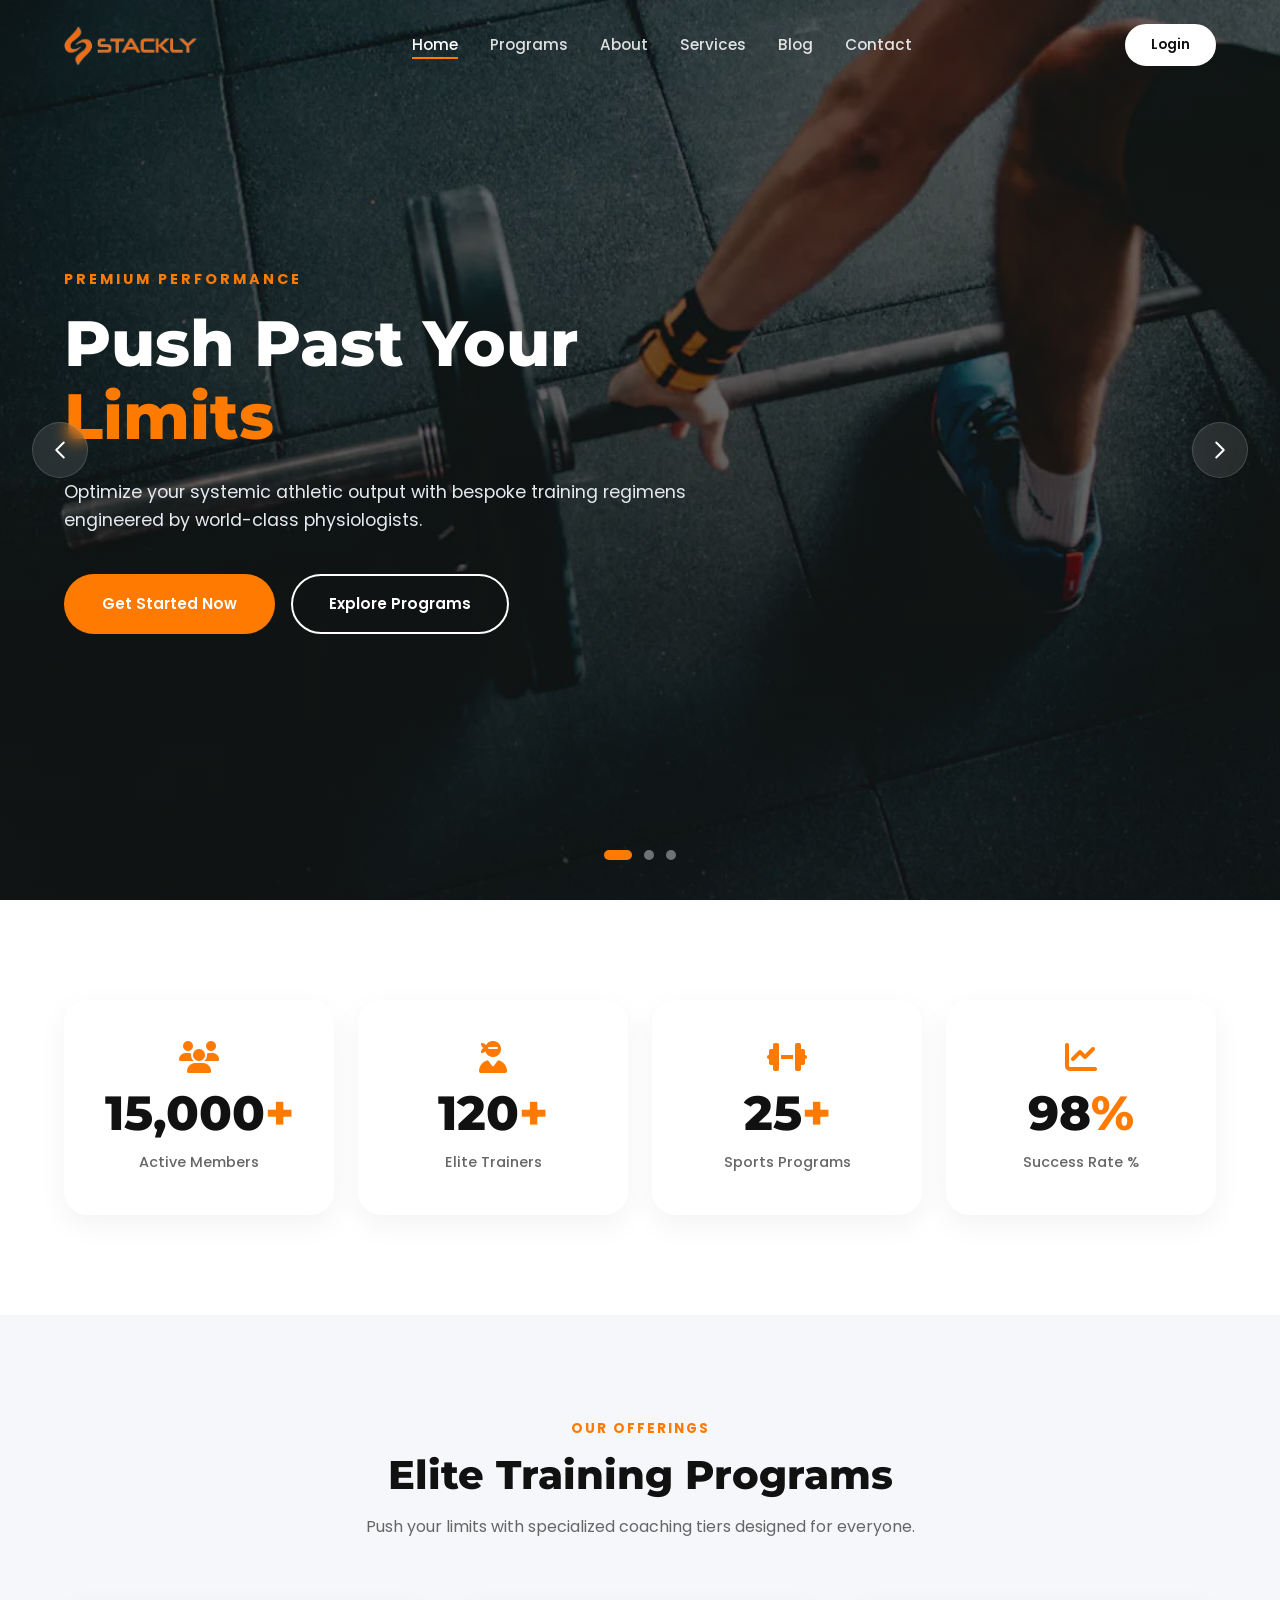
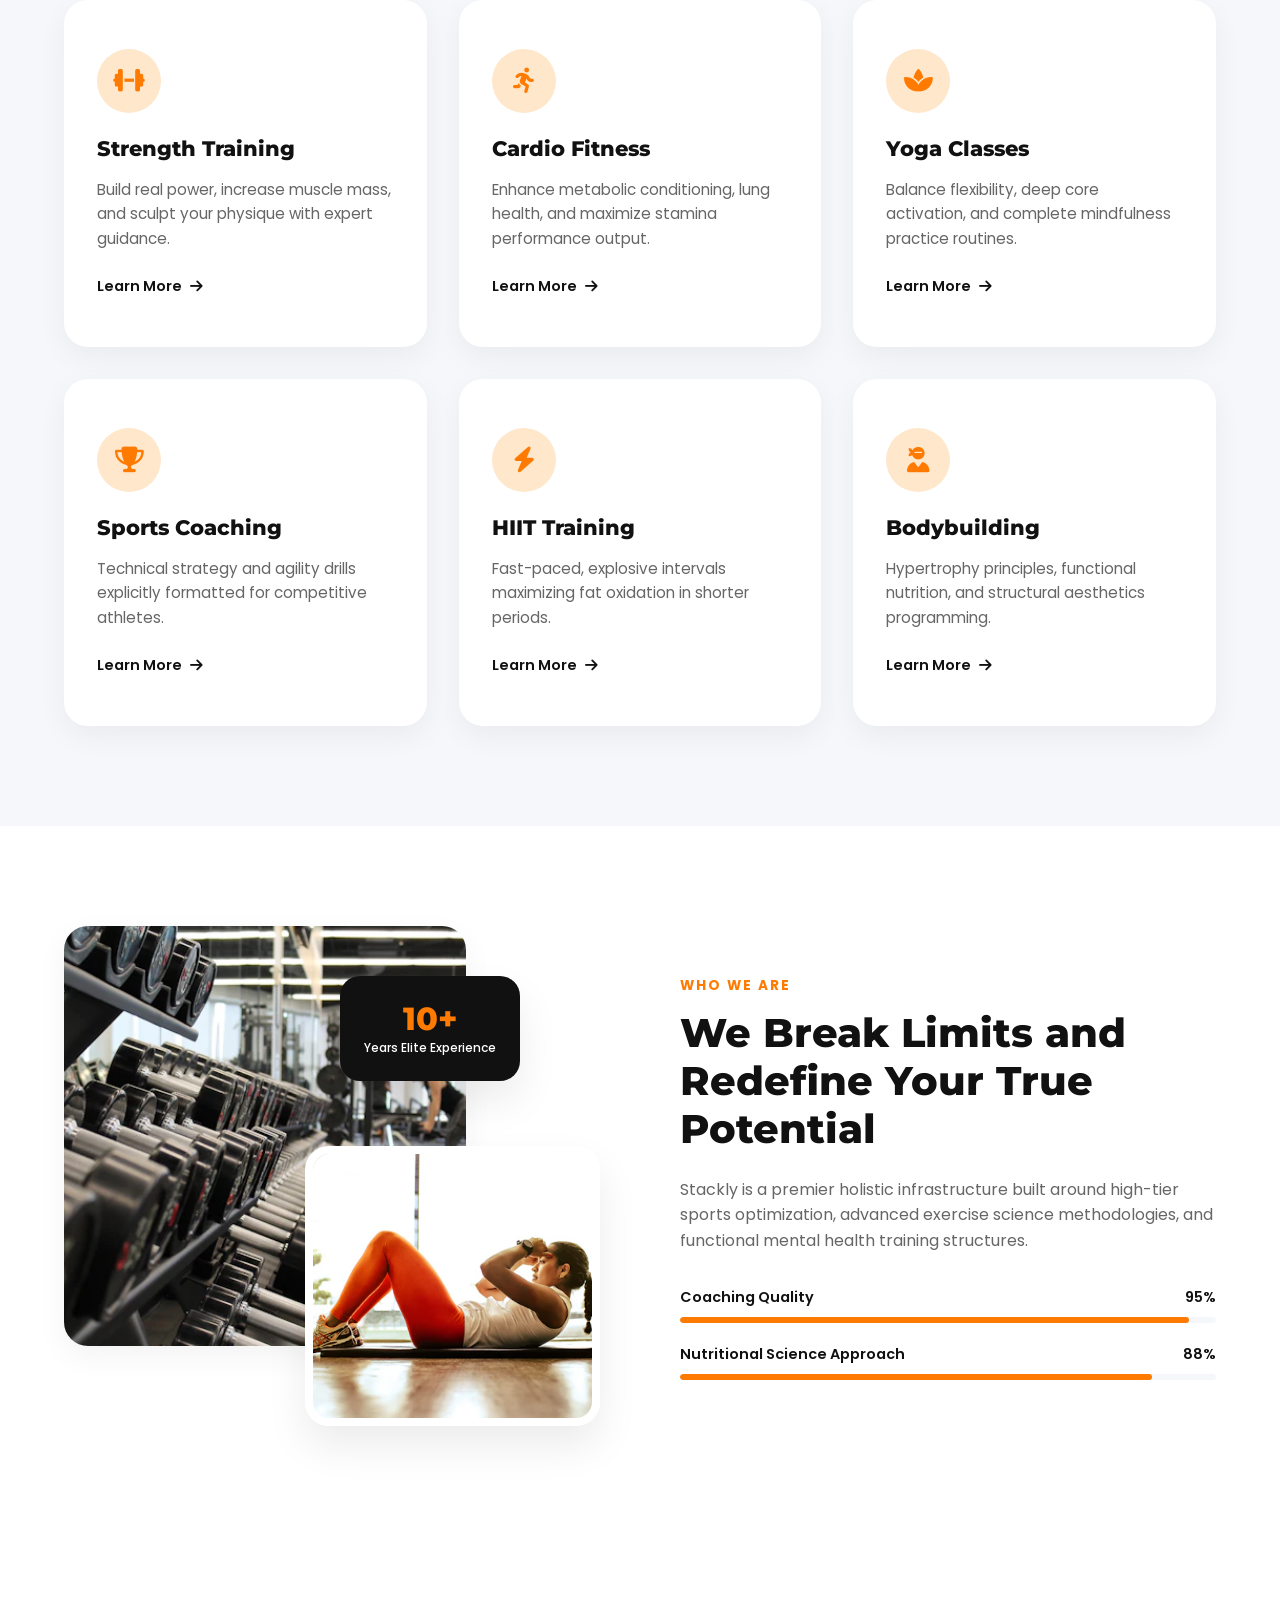
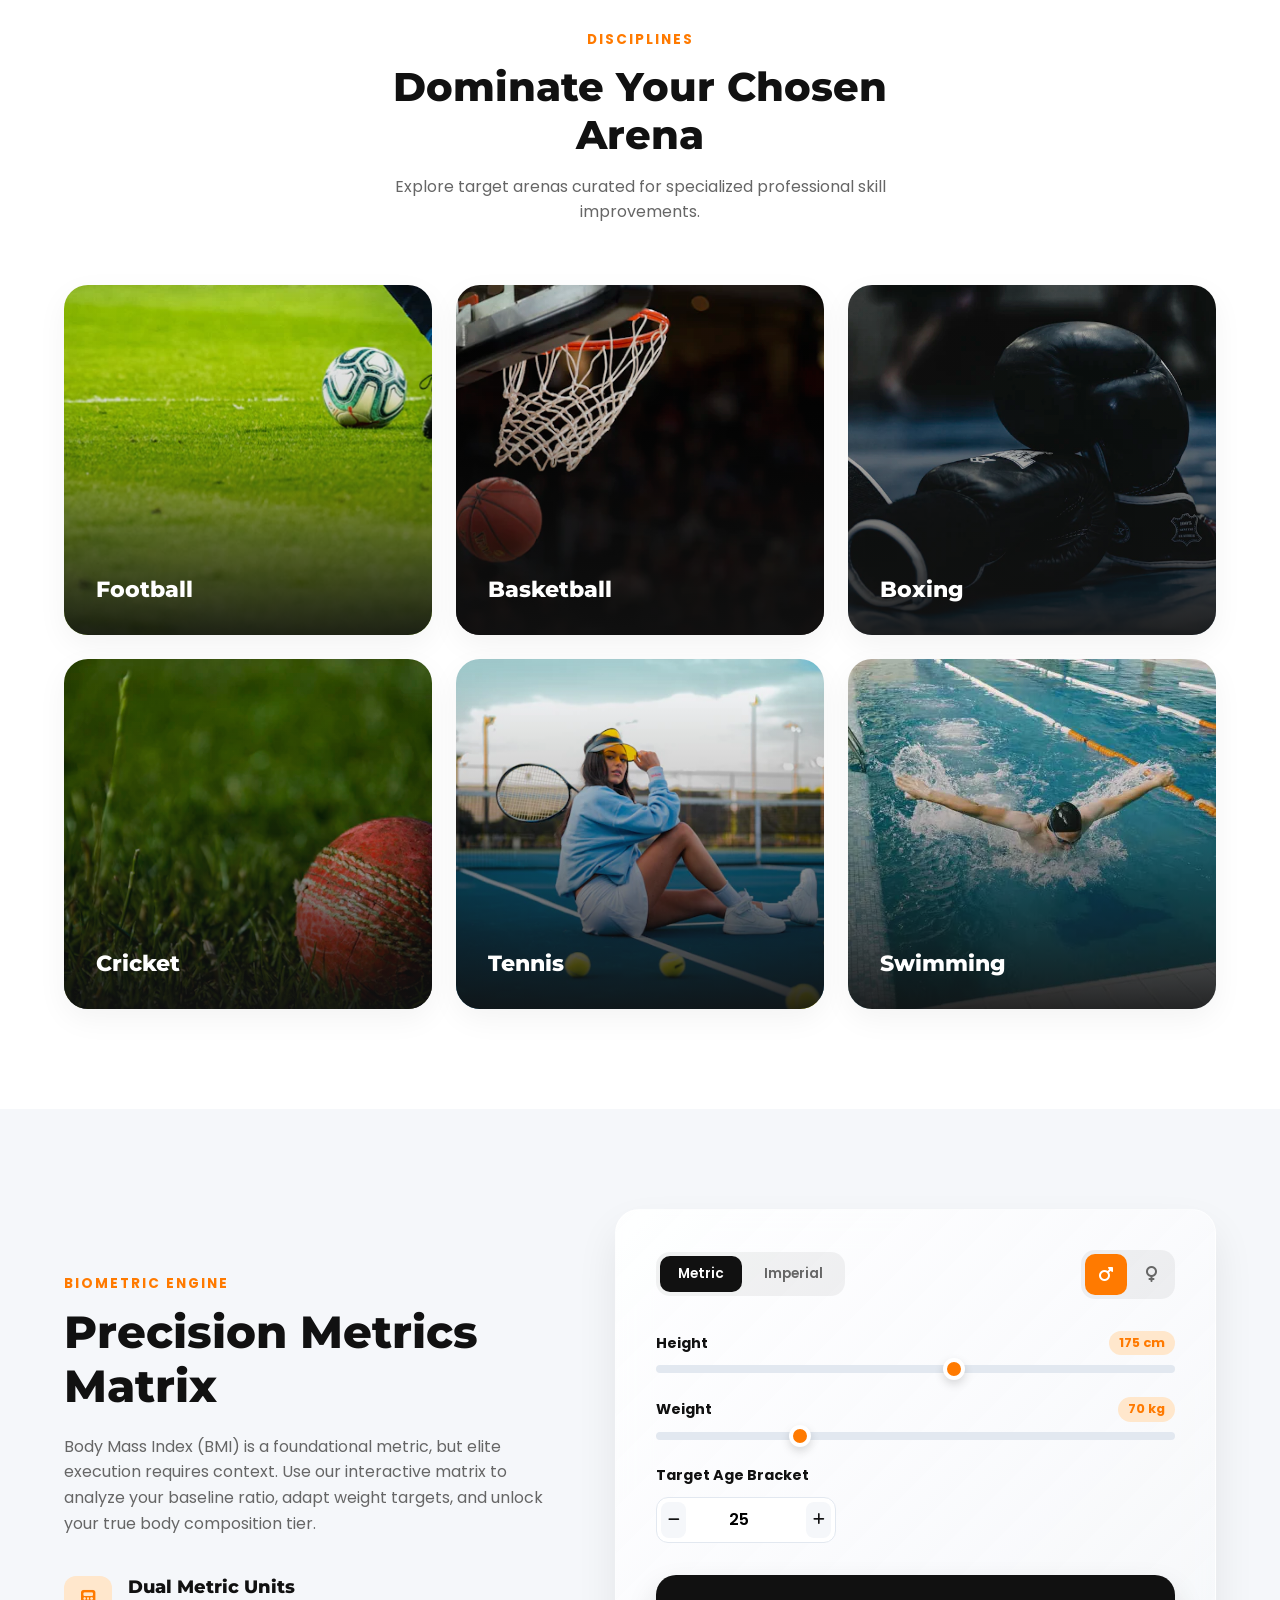
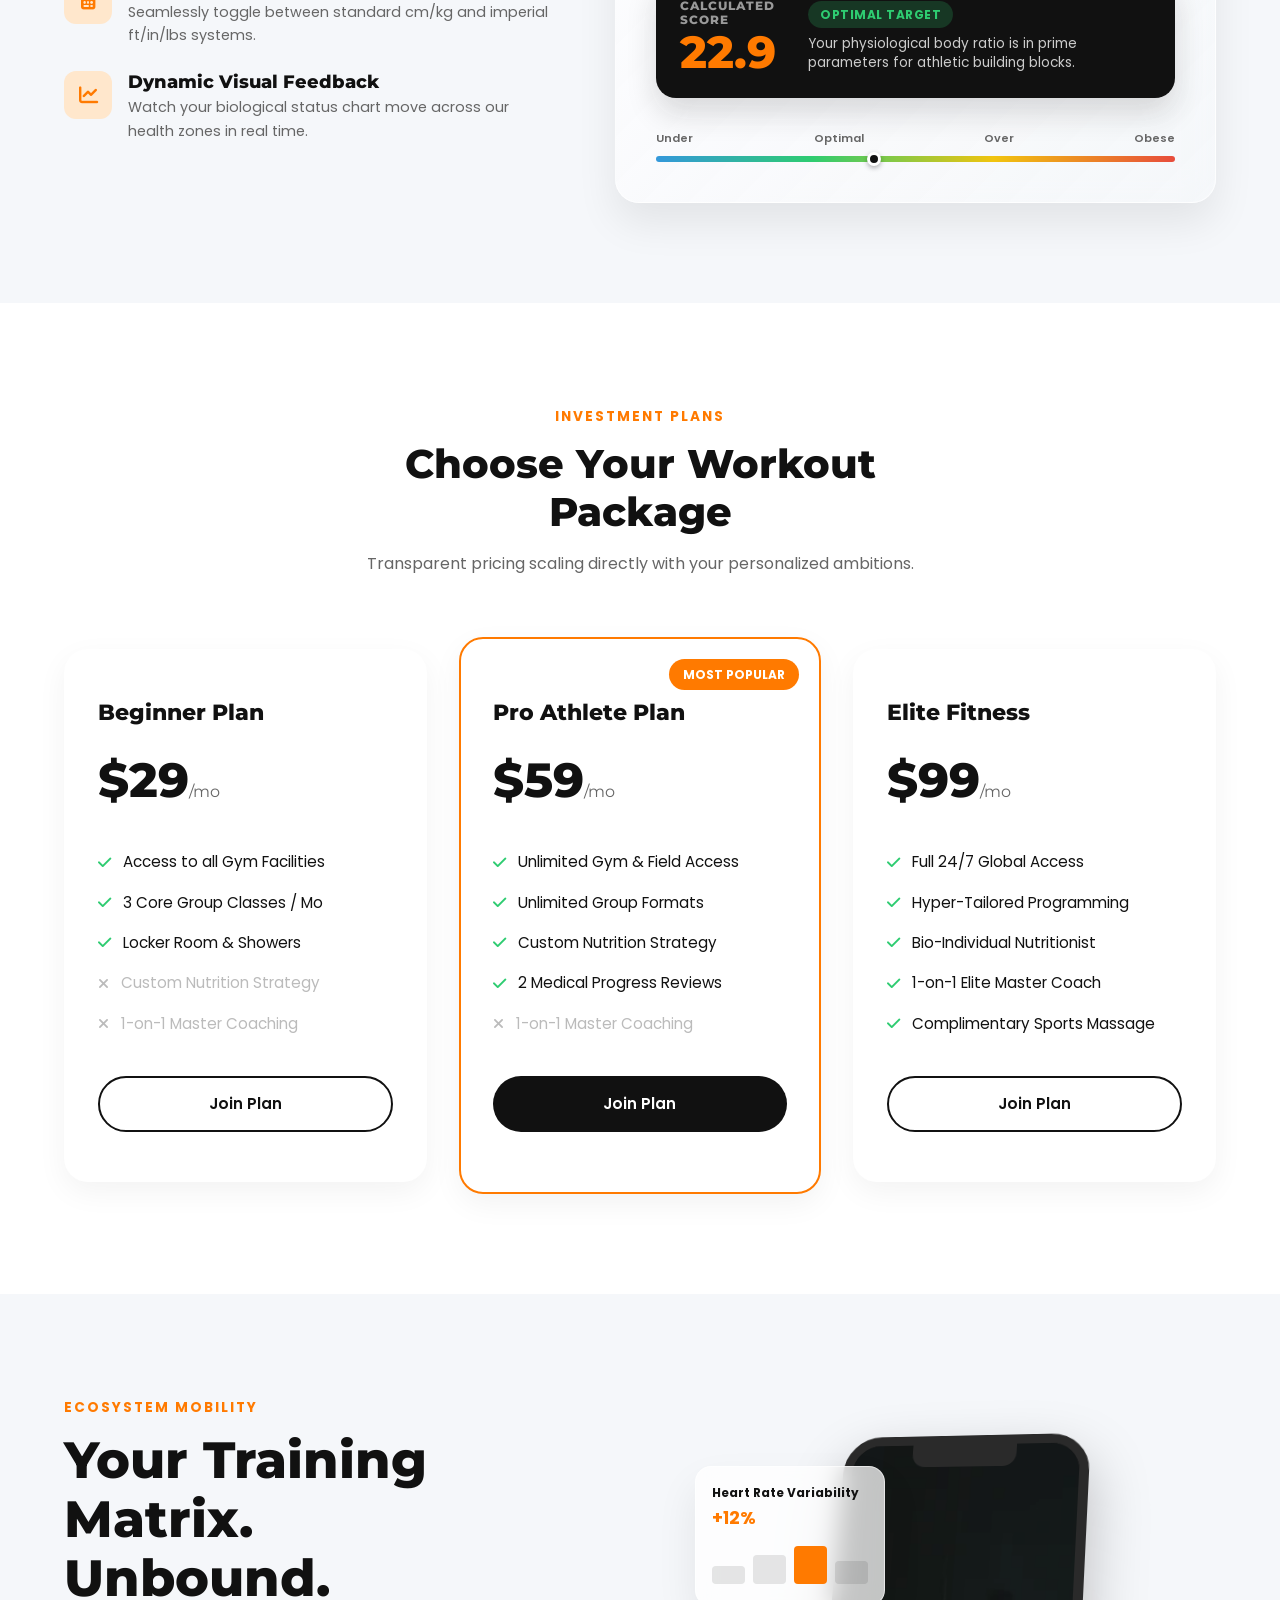
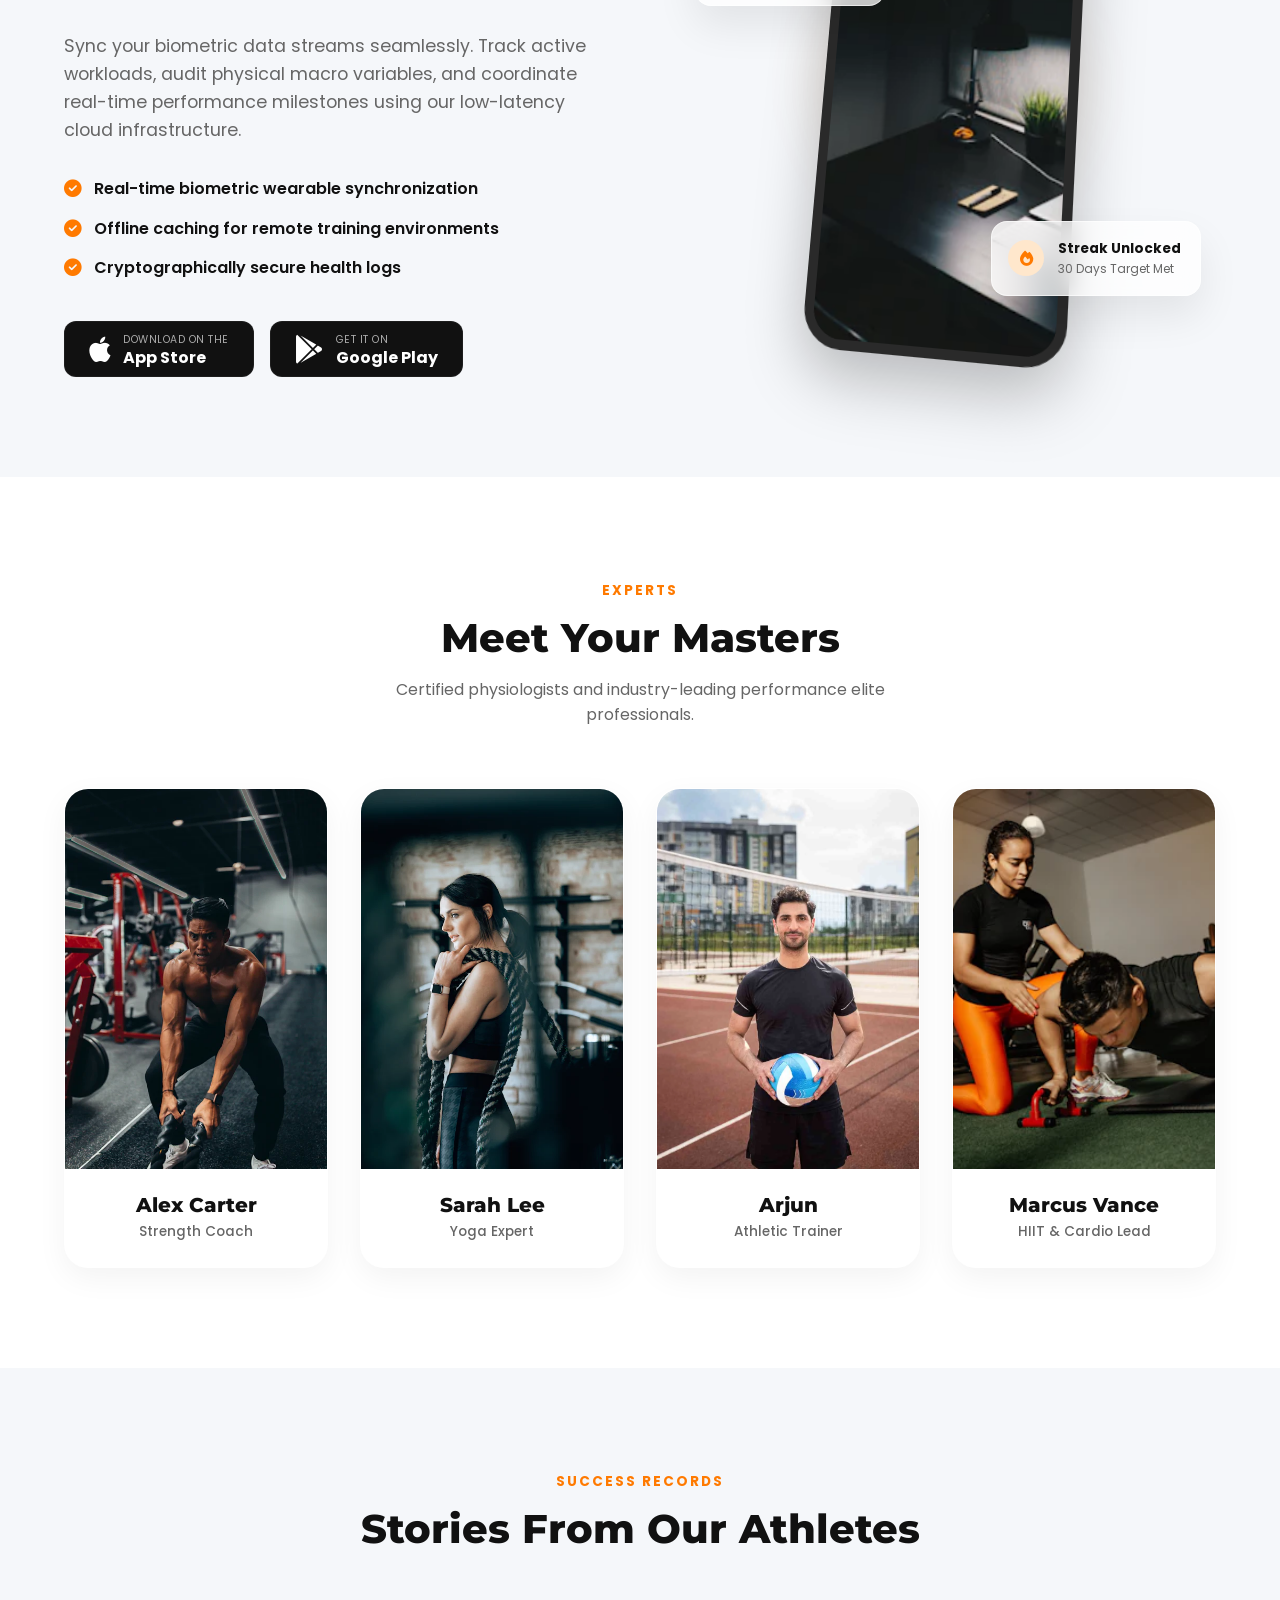
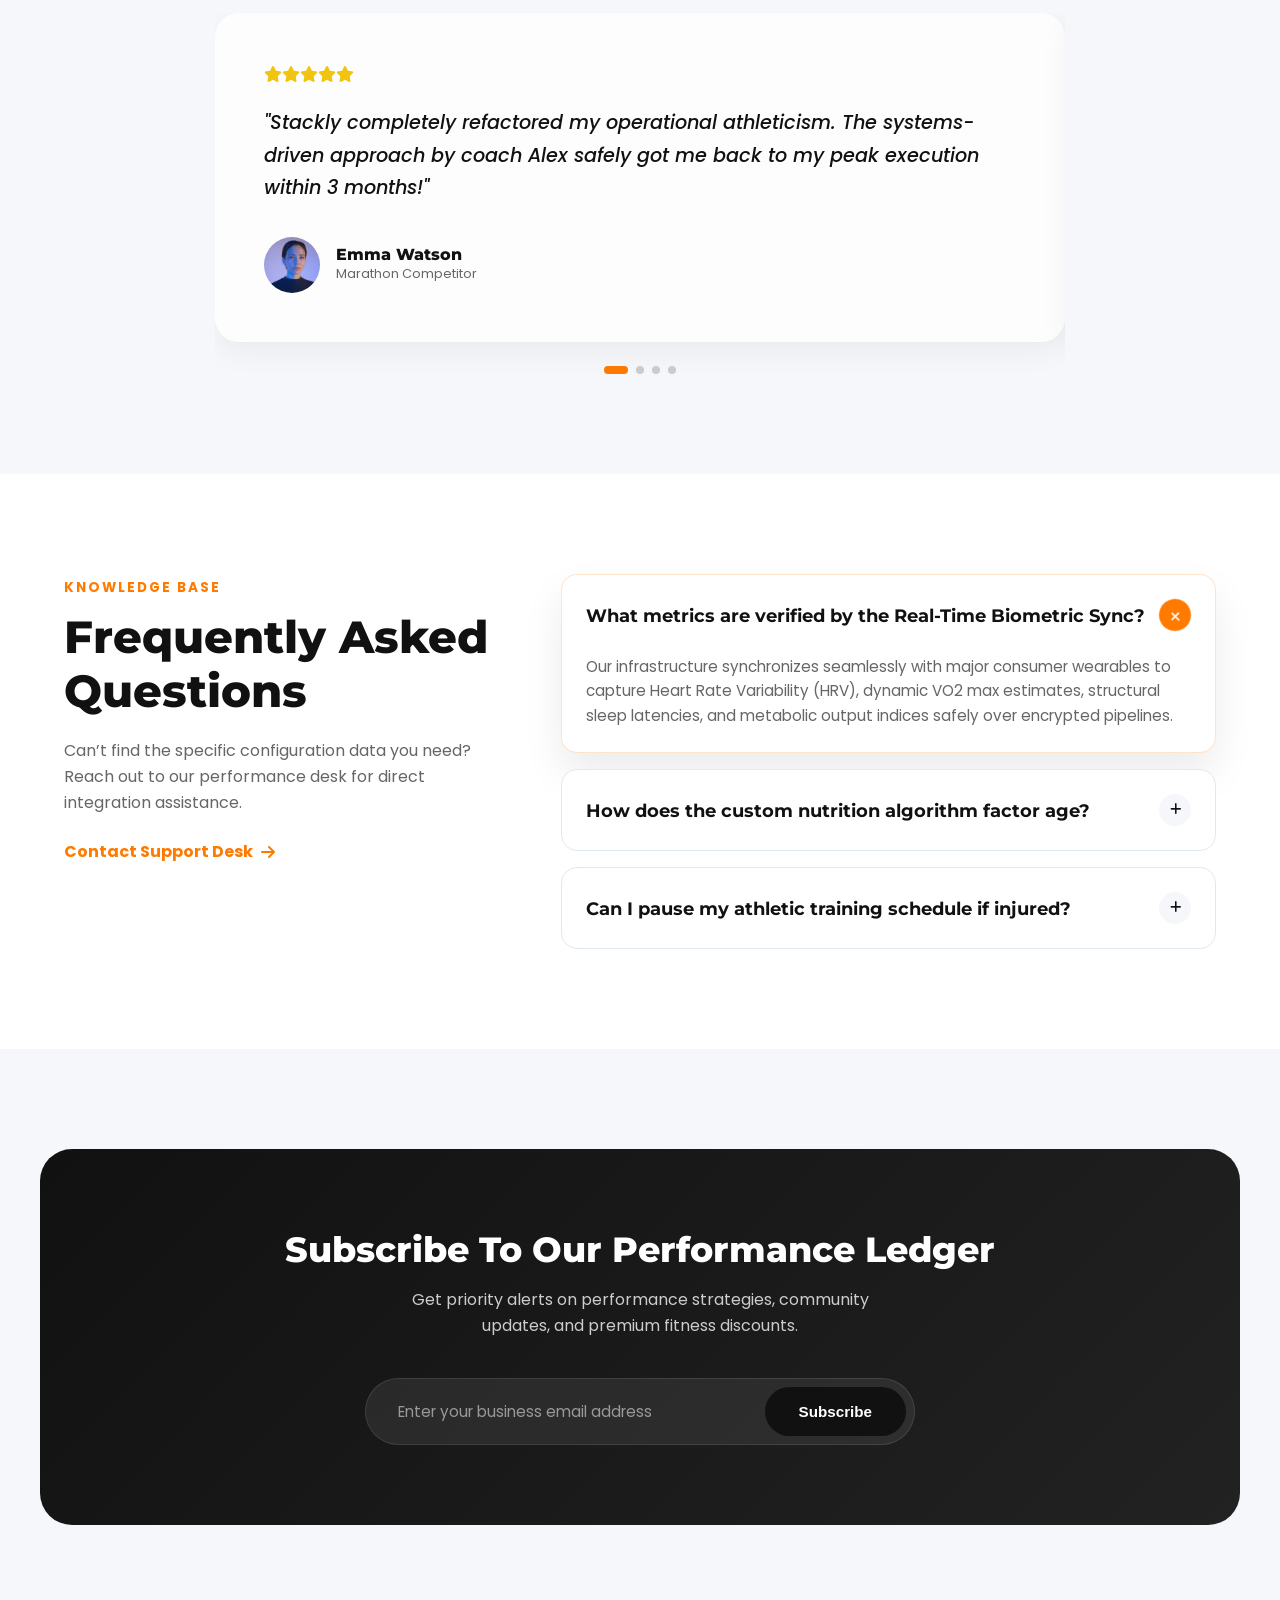
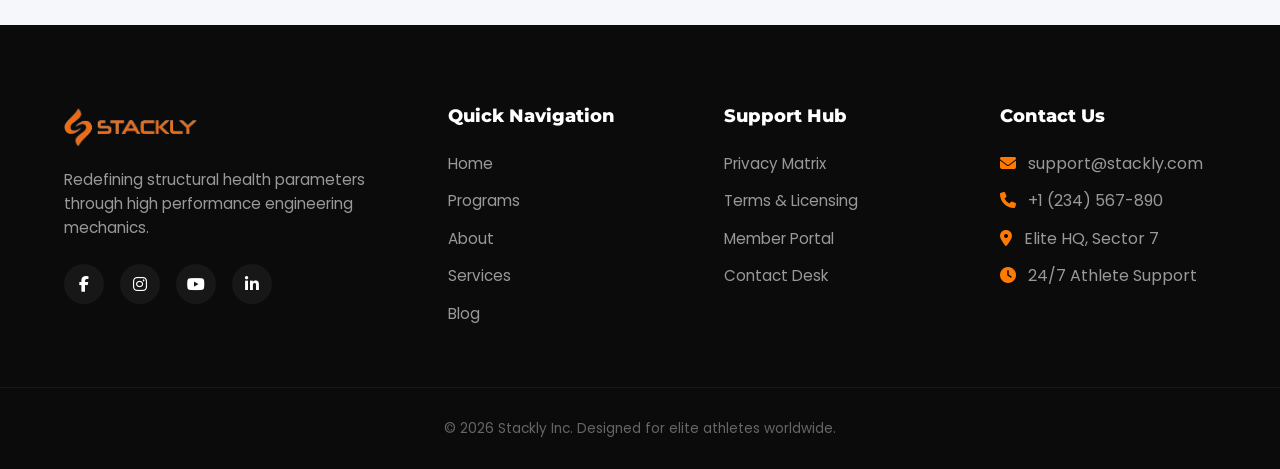
==== index.html @ bb7c4238 "first commit" ====
<!DOCTYPE html>
<html lang="en">
<head>
    <meta charset="UTF-8">
    <meta name="viewport" content="width=device-width, initial-scale=1.0">
    <title>Stackly | Premium Fitness & Sports Training</title>
    <link rel="preconnect" href="https://fonts.googleapis.com">
    <link rel="preconnect" href="https://fonts.gstatic.com" crossorigin>
    <link href="https://fonts.googleapis.com/css2?family=Montserrat:wght@400;700;800&family=Poppins:wght@300;400;500;600&display=swap" rel="stylesheet">
    <link rel="stylesheet" href="https://cdnjs.cloudflare.com/ajax/libs/font-awesome/6.4.0/css/all.min.css">
    <link rel="stylesheet" href="style.css">
</head>
<body>

    <nav class="navbar">
        <div class="nav-container">
            <a href="index.html" class="logo">
    <img src="assets/logo.webp" alt="Stackly Logo" class="brand-logo-img">
</a>
            <ul class="nav-links">
                <li><a href="index.html" class="nav-link active">Home</a></li>
                <li><a href="404.html" class="nav-link">Programs</a></li>
                <li><a href="404.html" class="nav-link">About</a></li>
                <li><a href="404.html" class="nav-link">Services</a></li>
                <li><a href="404.html" class="nav-link">Blog</a></li>
                <li><a href="404.html" class="nav-link">Contact</a></li>
            </ul>
            <div class="nav-actions">
                <a href="404.html" class="btn btn-nav">Login</a>
                <div class="hamburger">
                    <span class="bar"></span>
                    <span class="bar"></span>
                    <span class="bar"></span>
                </div>
            </div>
        </div>
    </nav>

    <section class="hero-slider-section">
    <div class="hero-slider">
        
        <div class="hero-slide" style="background-image: linear-gradient(rgba(17, 17, 17, 0.55), rgba(17, 17, 17, 0.75)), url('assets/slide1.webp');">
            <div class="hero-container">
                <div class="hero-slide-content">
                    <span class="hero-tag">Premium Performance</span>
                    <h1 class="hero-title">Push Past Your <span>Limits</span></h1>
                    <p class="hero-desc">Optimize your systemic athletic output with bespoke training regimens engineered by world-class physiologists.</p>
                    <div class="hero-action-row">
                        <a href="404.html" class="hero-btn btn-orange">Get Started Now</a>
                        <a href="404.html" class="hero-btn btn-outline">Explore Programs</a>
                    </div>
                </div>
            </div>
        </div>

        <div class="hero-slide" style="background-image: linear-gradient(rgba(17, 17, 17, 0.55), rgba(17, 17, 17, 0.75)), url('assets/slide2.webp');">
            <div class="hero-container">
                <div class="hero-slide-content">
                    <span class="hero-tag">Advanced Nutrition Matrix</span>
                    <h1 class="hero-title">Fuel For Structural <span>Power</span></h1>
                    <p class="hero-desc">Align your customized biochemical profile with advanced metabolic tracking frameworks built for rapid recovery.</p>
                    <div class="hero-action-row">
                        <a href="404.html" class="hero-btn btn-orange">Claim Your Plan</a>
                        <a href="404.html" class="hero-btn btn-outline">View Nutrition Pricing</a>
                    </div>
                </div>
            </div>
        </div>

        <div class="hero-slide" style="background-image: linear-gradient(rgba(17, 17, 17, 0.55), rgba(17, 17, 17, 0.75)), url('assets/slide3.webp');">
            <div class="hero-container">
                <div class="hero-slide-content">
                    <span class="hero-tag">Elite Community Hub</span>
                    <h1 class="hero-title">Train with Global <span>Masters</span></h1>
                    <p class="hero-desc">Step into an uncompromising workspace calibrated entirely around execution, persistence, and data-backed milestones.</p>
                    <div class="hero-action-row">
                        <a href="404.html" class="hero-btn btn-orange">Join the Zone</a>
                        <a href="404.html" class="hero-btn btn-outline">Meet the Trainers</a>
                    </div>
                </div>
            </div>
        </div>

    </div>

    <button class="slider-arrow prev-arrow" aria-label="Previous Slide">
        <svg xmlns="http://www.w3.org/2000/svg" fill="none" viewBox="0 0 24 24" stroke-width="2" stroke="currentColor" width="24" height="24"><path stroke-linecap="round" stroke-linejoin="round" d="M15.75 19.5L8.25 12l7.5-7.5" /></svg>
    </button>
    <button class="slider-arrow next-arrow" aria-label="Next Slide">
        <svg xmlns="http://www.w3.org/2000/svg" fill="none" viewBox="0 0 24 24" stroke-width="2" stroke="currentColor" width="24" height="24"><path stroke-linecap="round" stroke-linejoin="round" d="M8.25 4.5l7.5 7.5-7.5 7.5" /></svg>
    </button>

    <div class="slider-dots-container"></div>
</section>

    <section class="stats-section section-padding reveal">
        <div class="container stats-grid">
            <div class="stat-item card-glass">
                <!-- Icon for Active Members -->
                <i class="fa-solid fa-users" style="font-size: 2rem; color: #ff7a00; margin-bottom: 12px; display: block;"></i>
                <h2 class="stat-number" data-target="15000">0</h2>
                <p class="stat-label">Active Members</p>
            </div>
            <div class="stat-item card-glass">
                <!-- Icon for Elite Trainers -->
                <i class="fa-solid fa-user-ninja" style="font-size: 2rem; color: #ff7a00; margin-bottom: 12px; display: block;"></i>
                <h2 class="stat-number" data-target="120">0</h2>
                <p class="stat-label">Elite Trainers</p>
            </div>
            <div class="stat-item card-glass">
                <!-- Icon for Sports Programs -->
                <i class="fa-solid fa-dumbbell" style="font-size: 2rem; color: #ff7a00; margin-bottom: 12px; display: block;"></i>
                <h2 class="stat-number" data-target="25">0</h2>
                <p class="stat-label">Sports Programs</p>
            </div>
            <div class="stat-item card-glass">
                <!-- Icon for Success Rate -->
                <i class="fa-solid fa-chart-line" style="font-size: 2rem; color: #ff7a00; margin-bottom: 12px; display: block;"></i>
                <h2 class="stat-number" data-target="98">0</h2>
                <p class="stat-label">Success Rate %</p>
            </div>
        </div>
    </section>

    <section id="programs" class="programs-section section-padding bg-light">
        <div class="container">
            <div class="section-header text-center reveal">
                <span class="subtitle">Our Offerings</span>
                <h2>Elite Training Programs</h2>
                <p>Push your limits with specialized coaching tiers designed for everyone.</p>
            </div>
            <div class="programs-grid">
                <div class="program-card reveal">
                    <div class="program-icon"><i class="fa-solid fa-dumbbell"></i></div>
                    <h3>Strength Training</h3>
                    <p>Build real power, increase muscle mass, and sculpt your physique with expert guidance.</p>
                    <a href="404.html" class="program-link">Learn More <i class="fa-solid fa-arrow-right"></i></a>
                </div>
                <div class="program-card reveal">
                    <div class="program-icon"><i class="fa-solid fa-person-running"></i></div>
                    <h3>Cardio Fitness</h3>
                    <p>Enhance metabolic conditioning, lung health, and maximize stamina performance output.</p>
                    <a href="404.html" class="program-link">Learn More <i class="fa-solid fa-arrow-right"></i></a>
                </div>
                <div class="program-card reveal">
                    <div class="program-icon"><i class="fa-solid fa-spa"></i></div>
                    <h3>Yoga Classes</h3>
                    <p>Balance flexibility, deep core activation, and complete mindfulness practice routines.</p>
                    <a href="404.html" class="program-link">Learn More <i class="fa-solid fa-arrow-right"></i></a>
                </div>
                <div class="program-card reveal">
                    <div class="program-icon"><i class="fa-solid fa-trophy"></i></div>
                    <h3>Sports Coaching</h3>
                    <p>Technical strategy and agility drills explicitly formatted for competitive athletes.</p>
                    <a href="404.html" class="program-link">Learn More <i class="fa-solid fa-arrow-right"></i></a>
                </div>
                <div class="program-card reveal">
                    <div class="program-icon"><i class="fa-solid fa-bolt"></i></div>
                    <h3>HIIT Training</h3>
                    <p>Fast-paced, explosive intervals maximizing fat oxidation in shorter periods.</p>
                    <a href="404.html" class="program-link">Learn More <i class="fa-solid fa-arrow-right"></i></a>
                </div>
                <div class="program-card reveal">
                    <div class="program-icon"><i class="fa-solid fa-user-ninja"></i></div>
                    <h3>Bodybuilding</h3>
                    <p>Hypertrophy principles, functional nutrition, and structural aesthetics programming.</p>
                    <a href="404.html" class="program-link">Learn More <i class="fa-solid fa-arrow-right"></i></a>
                </div>
            </div>
        </div>
    </section>

    <section id="about" class="about-section section-padding">
        <div class="container about-wrapper">
            <div class="about-images reveal">
                <div class="collage-container">
                    <img src="assets/about1.webp" alt="Gym" class="about-img-1">
                    <img src="assets/about2.webp" alt="Athlete" class="about-img-2">
                    <div class="experience-badge">
                        <h3>10+</h3>
                        <p>Years Elite Experience</p>
                    </div>
                </div>
            </div>
            <div class="about-content reveal">
                <span class="subtitle">Who We Are</span>
                <h2>We Break Limits and Redefine Your True Potential</h2>
                <p>Stackly is a premier holistic infrastructure built around high-tier sports optimization, advanced exercise science methodologies, and functional mental health training structures.</p>
                
                <div class="progress-bars">
                    <div class="progress-item">
                        <div class="progress-info"><span>Coaching Quality</span><span>95%</span></div>
                        <div class="progress-bar"><div class="progress-fill" style="width: 95%;"></div></div>
                    </div>
                    <div class="progress-item">
                        <div class="progress-info"><span>Nutritional Science Approach</span><span>88%</span></div>
                        <div class="progress-bar"><div class="progress-fill" style="width: 88%;"></div></div>
                    </div>
                </div>
            </div>
        </div>
    </section>

    <section class="sports-showcase section-padding ">
        <div class="container">
            <div class="section-header text-center reveal">
                <span class="subtitle">Disciplines</span>
                <h2>Dominate Your Chosen Arena</h2>
                <p>Explore target arenas curated for specialized professional skill improvements.</p>
            </div>
            <div class="sports-grid">
                <div class="sport-card reveal">
                    <img src="assets/sport_football.webp" alt="Football">
                    <div class="sport-overlay"><h3>Football</h3></div>
                </div>
                <div class="sport-card reveal">
                    <img src="assets/sport_basketball.webp" alt="Basketball">
                    <div class="sport-overlay"><h3>Basketball</h3></div>
                </div>
                <div class="sport-card reveal">
                    <img src="assets/sport_boxing.webp" alt="Boxing">
                    <div class="sport-overlay"><h3>Boxing</h3></div>
                </div>
                <div class="sport-card reveal">
                    <img src="assets/sport_cricket.webp" alt="Cricket">
                    <div class="sport-overlay"><h3>Cricket</h3></div>
                </div>
                <div class="sport-card reveal">
                    <img src="assets/sport_tennis.webp" alt="Tennis">
                    <div class="sport-overlay"><h3>Tennis</h3></div>
                </div>
                <div class="sport-card reveal">
                    <img src="assets/sport_swimming.webp" alt="Swimming">
                    <div class="sport-overlay"><h3>Swimming</h3></div>
                </div>
            </div>
        </div>
    </section>

    

    <section class="bmi-section section-padding bg-light">
    <div class="container bmi-bento-grid">
        
        <div class="bmi-intro-card reveal">
            <span class="subtitle">Biometric Engine</span>
            <h2>Precision Metrics Matrix</h2>
            <p>Body Mass Index (BMI) is a foundational metric, but elite execution requires context. Use our interactive matrix to analyze your baseline ratio, adapt weight targets, and unlock your true body composition tier.</p>
            
            <div class="bmi-features-list">
                <div class="bmi-feat-item">
                    <div class="feat-icon"><i class="fa-solid fa-calculator"></i></div>
                    <div>
                        <h4>Dual Metric Units</h4>
                        <p>Seamlessly toggle between standard cm/kg and imperial ft/in/lbs systems.</p>
                    </div>
                </div>
                <div class="bmi-feat-item">
                    <div class="feat-icon"><i class="fa-solid fa-chart-line"></i></div>
                    <div>
                        <h4>Dynamic Visual Feedback</h4>
                        <p>Watch your biological status chart move across our health zones in real time.</p>
                    </div>
                </div>
            </div>
        </div>

        <div class="bmi-app-card card-glass reveal">
            
            <div class="bmi-app-header">
                <div class="unit-switcher">
                    <button type="button" class="switch-btn active" data-unit="metric">Metric</button>
                    <button type="button" class="switch-btn" data-unit="imperial">Imperial</button>
                </div>
                <div class="gender-selector">
                    <button type="button" class="gender-btn active" data-gender="male"><i class="fa-solid fa-mars"></i></button>
                    <button type="button" class="gender-btn" data-gender="female"><i class="fa-solid fa-venus"></i></button>
                </div>
            </div>

            <div class="bmi-inputs-matrix">
                
                <div id="metric-inputs-group" class="inputs-subgroup">
                    <div class="input-block-premium">
                        <div class="block-label-row">
                            <label>Height</label>
                            <span id="height-metric-val">175 cm</span>
                        </div>
                        <input type="range" id="height-metric" min="100" max="230" value="175" class="premium-slider">
                    </div>
                    <div class="input-block-premium">
                        <div class="block-label-row">
                            <label>Weight</label>
                            <span id="weight-metric-val">70 kg</span>
                        </div>
                        <input type="range" id="weight-metric" min="30" max="180" value="70" class="premium-slider">
                    </div>
                </div>

                <div id="imperial-inputs-group" class="inputs-subgroup hidden">
                    <div class="imperial-height-row">
                        <div class="input-block-premium">
                            <label for="height-ft">Height (Feet)</label>
                            <input type="number" id="height-ft" value="5" min="3" max="8">
                        </div>
                        <div class="input-block-premium">
                            <label for="height-in">Height (Inches)</label>
                            <input type="number" id="height-in" value="9" min="0" max="11">
                        </div>
                    </div>
                    <div class="input-block-premium">
                        <label for="weight-lbs">Weight (Pounds)</label>
                        <input type="number" id="weight-lbs" value="150" min="50" max="400">
                    </div>
                </div>

                <div class="input-block-premium age-block">
                    <label for="bmi-age">Target Age Bracket</label>
                    <div class="age-control-row">
                        <button type="button" class="age-nav-btn" id="age-minus"><i class="fa-solid fa-minus"></i></button>
                        <input type="number" id="bmi-age" value="25" min="15" max="90" readonly>
                        <button type="button" class="age-nav-btn" id="age-plus"><i class="fa-solid fa-plus"></i></button>
                    </div>
                </div>

            </div>

            <div class="bmi-dashboard-display">
                <div class="bmi-score-zone">
                    <h4 class="display-label">Calculated Score</h4>
                    <div id="bento-bmi-value">22.9</div>
                </div>
                <div class="bmi-status-zone">
                    <span id="bento-bmi-status" class="status-badge status-normal">Optimal Target</span>
                    <p id="bento-bmi-advice">Your physiological body ratio is in prime parameters for athletic building blocks.</p>
                </div>
            </div>

            <div class="bmi-visual-meter-wrapper">
                <div class="meter-zones">
                    <span class="zone-tag">Under</span>
                    <span class="zone-tag">Optimal</span>
                    <span class="zone-tag">Over</span>
                    <span class="zone-tag">Obese</span>
                </div>
                <div class="meter-bar-container">
                    <div class="meter-track"></div>
                    <div id="meter-indicator" style="left: 45%;"></div>
                </div>
            </div>

        </div>

    </div>
</section>

    <section id="pricing" class="pricing-section section-padding">
        <div class="container">
            <div class="section-header text-center reveal">
                <span class="subtitle">Investment Plans</span>
                <h2>Choose Your Workout Package</h2>
                <p>Transparent pricing scaling directly with your personalized ambitions.</p>
            </div>
            <div class="pricing-grid">
                <div class="pricing-card reveal">
                    <h3>Beginner Plan</h3>
                    <div class="price">$29<span>/mo</span></div>
                    <ul class="plan-features">
                        <li><i class="fa-solid fa-check"></i> Access to all Gym Facilities</li>
                        <li><i class="fa-solid fa-check"></i> 3 Core Group Classes / Mo</li>
                        <li><i class="fa-solid fa-check"></i> Locker Room & Showers</li>
                        <li class="disabled"><i class="fa-solid fa-xmark"></i> Custom Nutrition Strategy</li>
                        <li class="disabled"><i class="fa-solid fa-xmark"></i> 1-on-1 Master Coaching</li>
                    </ul>
                    <a href="404.html" class="btn btn-secondary btn-full">Join Plan</a>
                </div>
                <div class="pricing-card featured reveal">
                    <div class="popular-tag">Most Popular</div>
                    <h3>Pro Athlete Plan</h3>
                    <div class="price">$59<span>/mo</span></div>
                    <ul class="plan-features">
                        <li><i class="fa-solid fa-check"></i> Unlimited Gym & Field Access</li>
                        <li><i class="fa-solid fa-check"></i> Unlimited Group Formats</li>
                        <li><i class="fa-solid fa-check"></i> Custom Nutrition Strategy</li>
                        <li><i class="fa-solid fa-check"></i> 2 Medical Progress Reviews</li>
                        <li class="disabled"><i class="fa-solid fa-xmark"></i> 1-on-1 Master Coaching</li>
                    </ul>
                    <a href="404.html" class="btn btn-primary btn-full">Join Plan</a>
                </div>
                <div class="pricing-card reveal">
                    <h3>Elite Fitness</h3>
                    <div class="price">$99<span>/mo</span></div>
                    <ul class="plan-features">
                        <li><i class="fa-solid fa-check"></i> Full 24/7 Global Access</li>
                        <li><i class="fa-solid fa-check"></i> Hyper-Tailored Programming</li>
                        <li><i class="fa-solid fa-check"></i> Bio-Individual Nutritionist</li>
                        <li><i class="fa-solid fa-check"></i> 1-on-1 Elite Master Coach</li>
                        <li><i class="fa-solid fa-check"></i> Complimentary Sports Massage</li>
                    </ul>
                    <a href="404.html" class="btn btn-secondary btn-full">Join Plan</a>
                </div>
            </div>
        </div>
    </section>

    <section class="app-section section-padding bg-light">
    <div class="container app-asymmetric-wrapper">
        
        <div class="app-content-column reveal">
            <span class="subtitle">Ecosystem Mobility</span>
            <h2>Your Training Matrix. <br>Unbound.</h2>
            <p>Sync your biometric data streams seamlessly. Track active workloads, audit physical macro variables, and coordinate real-time performance milestones using our low-latency cloud infrastructure.</p>
            
            <ul class="app-spec-list">
                <li><i class="fa-solid fa-circle-check"></i> Real-time biometric wearable synchronization</li>
                <li><i class="fa-solid fa-circle-check"></i> Offline caching for remote training environments</li>
                <li><i class="fa-solid fa-circle-check"></i> Cryptographically secure health logs</li>
            </ul>

            

            <div class="app-badges-row">
                <a href="404.html" class="premium-store-btn" aria-label="Download from Apple App Store">
                    <i class="fa-brands fa-apple"></i>
                    <div class="btn-lbl-stack">
                        <span>Download on the</span>
                        <strong>App Store</strong>
                    </div>
                </a>
                <a href="404.html" class="premium-store-btn" aria-label="Download from Google Play Store">
                    <i class="fa-brands fa-google-play"></i>
                    <div class="btn-lbl-stack">
                        <span>Get it on</span>
                        <strong>Google Play</strong>
                    </div>
                </a>
            </div>
        </div>

        <div class="app-visual-column reveal">
            <div class="ui-mockup-workspace">
                
                <div class="ambient-blur-sphere"></div>

                <div class="floating-glass-card card-chart" data-speed="-1">
                    <div class="card-chart-hdr">
                        <span>Heart Rate Variability</span>
                        <strong class="text-orange">+12%</strong>
                    </div>
                    <div class="mini-bar-chart">
                        <div class="bar" style="height: 40%"></div>
                        <div class="bar" style="height: 65%"></div>
                        <div class="bar active" style="height: 85%"></div>
                        <div class="bar" style="height: 50%"></div>
                    </div>
                </div>

                <div class="phone-chassis-canvas">
                    <div class="phone-screen-viewport">
                        <div class="phone-notch"></div>
                        <img src="assets/phone_mockup.webp" alt="App Dashboard Workspace Layout Screen View">
                    </div>
                </div>

                <div class="floating-glass-card card-status" data-speed="1.5">
                    <div class="status-icon-dot"><i class="fa-solid fa-fire"></i></div>
                    <div class="status-txt-stack">
                        <strong>Streak Unlocked</strong>
                        <span>30 Days Target Met</span>
                    </div>
                </div>

            </div>
        </div>

    </div>
</section>

    <section id="trainers" class="trainers-section section-padding">
        <div class="container">
            <div class="section-header text-center reveal">
                <span class="subtitle">Experts</span>
                <h2>Meet Your Masters</h2>
                <p>Certified physiologists and industry-leading performance elite professionals.</p>
            </div>
            <div class="trainers-grid">
                <div class="trainer-card reveal">
                    <div class="trainer-img-wrapper">
                        <img src="assets/trainer1.webp" alt="Alex Carter">
                        <div class="trainer-socials">
                            <a href="404.html"><i class="fa-brands fa-instagram"></i></a>
                            <a href="404.html"><i class="fa-brands fa-twitter"></i></a>
                        </div>
                    </div>
                    <div class="trainer-info">
                        <h3>Alex Carter</h3>
                        <p>Strength Coach</p>
                    </div>
                </div>
                
                <div class="trainer-card reveal">
                    <div class="trainer-img-wrapper">
                        <img src="assets/trainer2.webp" alt="Sarah Lee">
                        <div class="trainer-socials">
                            <a href="404.html"><i class="fa-brands fa-instagram"></i></a>
                            <a href="404.html"><i class="fa-brands fa-twitter"></i></a>
                        </div>
                    </div>
                    <div class="trainer-info">
                        <h3>Sarah Lee</h3>
                        <p>Yoga Expert</p>
                    </div>
                </div>
                 <div class="trainer-card reveal">
                    <div class="trainer-img-wrapper">
                        <img src="assets/trainer4.webp" alt="Arjun">
                        <div class="trainer-socials">
                            <a href="404.html"><i class="fa-brands fa-instagram"></i></a>
                            <a href="404.html"><i class="fa-brands fa-twitter"></i></a>
                        </div>
                    </div>
                    <div class="trainer-info">
                        <h3>Arjun</h3>
                        <p>Athletic Trainer</p>
                    </div>
                </div>
                <div class="trainer-card reveal">
                    <div class="trainer-img-wrapper">
                        <img src="assets/trainer3.webp" alt="Marcus Vance">
                        <div class="trainer-socials">
                            <a href="404.html"><i class="fa-brands fa-instagram"></i></a>
                            <a href="404.html"><i class="fa-brands fa-twitter"></i></a>
                        </div>
                    </div>
                    <div class="trainer-info">
                        <h3>Marcus Vance</h3>
                        <p>HIIT & Cardio Lead</p>
                    </div>
                </div>
            </div>
        </div>
    </section>

    <section class="testimonials-section section-padding bg-light">
        <div class="container">
            <div class="section-header text-center reveal">
                <span class="subtitle">Success Records</span>
                <h2>Stories From Our Athletes</h2>
            </div>
            <div class="carousel-container reveal">
                <div class="testimonial-slider">
                    <div class="testimonial-card card-glass">
                        <div class="stars"><i class="fa-solid fa-star"></i><i class="fa-solid fa-star"></i><i class="fa-solid fa-star"></i><i class="fa-solid fa-star"></i><i class="fa-solid fa-star"></i></div>
                        <p class="feedback">"Stackly completely refactored my operational athleticism. The systems-driven approach by coach Alex safely got me back to my peak execution within 3 months!"</p>
                        <div class="user-meta">
                            <img src="assets/testimonial1.webp" alt="User 1">
                            <div>
                                <h4>Emma Watson</h4>
                                <p>Marathon Competitor</p>
                            </div>
                        </div>
                    </div>
                    <div class="testimonial-card card-glass">
                        <div class="stars"><i class="fa-solid fa-star"></i><i class="fa-solid fa-star"></i><i class="fa-solid fa-star"></i><i class="fa-solid fa-star"></i><i class="fa-solid fa-star"></i></div>
                        <p class="feedback">"The structure here is world-class. From tracking macros cleanly to the state-of-the-art facilities, it's a premium environment optimized for results."</p>
                        <div class="user-meta">
                            <img src="assets/testimonial2.webp" alt="User 2">
                            <div>
                                <h4>David Miller</h4>
                                <p>Powerlifter</p>
                            </div>
                        </div>
                    </div>
                    <div class="testimonial-card card-glass">
                        <div class="stars"><i class="fa-solid fa-star"></i><i class="fa-solid fa-star"></i><i class="fa-solid fa-star"></i><i class="fa-solid fa-star"></i><i class="fa-solid fa-star"></i></div>
                        <p class="feedback">"Stackly is an elite framework. The metabolic tracking alone is worth the subscription. High execution speed, perfect data integration!"</p>
                        <div class="user-meta">
                            <img src="assets/testimonial3.webp" alt="User 3">
                            <div>
                                <h4>Marcus Aurelius</h4>
                                <p>Triathlete</p>
                            </div>
                        </div>
                    </div>
                    <div class="testimonial-card card-glass">
                        <div class="stars"><i class="fa-solid fa-star"></i><i class="fa-solid fa-star"></i><i class="fa-solid fa-star"></i><i class="fa-solid fa-star"></i><i class="fa-solid fa-star"></i></div>
                        <p class="feedback">"The coaching and structural aesthetic adjustments here are unparalleled. My alignment and core metrics have never been more balanced!"</p>
                        <div class="user-meta">
                            <img src="assets/testimonial4.webp" alt="User 4">
                            <div>
                                <h4>Sophia Loren</h4>
                                <p>Fitness Model</p>
                            </div>
                        </div>
                    </div>
                </div>
                <div class="carousel-dots"></div>
            </div>
        </div>
    </section>



    <div id="lightbox-modal" class="lightbox">
        <span class="lightbox-close">&times;</span>
        <img class="lightbox-content" id="lightbox-img" alt="Enlarged view">
    </div>

   

    <section class="faq-section section-padding">
    <div class="container faq-grid-wrapper">
        
        <div class="faq-sticky-intro reveal">
            <span class="subtitle">Knowledge Base</span>
            <h2>Frequently Asked <br>Questions</h2>
            <p>Can’t find the specific configuration data you need? Reach out to our performance desk for direct integration assistance.</p>
            <a href="404.html" class="faq-support-link">Contact Support Desk <i class="fa-solid fa-arrow-right"></i></a>
        </div>

        <div class="faq-accordion-matrix reveal">
            
            <div class="accordion-item active">
                <button class="accordion-trigger" aria-expanded="true">
                    <span>What metrics are verified by the Real-Time Biometric Sync?</span>
                    <span class="accordion-icon"><i class="fa-solid fa-plus"></i></span>
                </button>
                <div class="accordion-content">
                    <div class="content-inner">
                        <p>Our infrastructure synchronizes seamlessly with major consumer wearables to capture Heart Rate Variability (HRV), dynamic VO2 max estimates, structural sleep latencies, and metabolic output indices safely over encrypted pipelines.</p>
                    </div>
                </div>
            </div>

            <div class="accordion-item">
                <button class="accordion-trigger" aria-expanded="false">
                    <span>How does the custom nutrition algorithm factor age?</span>
                    <span class="accordion-icon"><i class="fa-solid fa-plus"></i></span>
                </button>
                <div class="accordion-content">
                    <div class="content-inner">
                        <p>The system evaluates age along with your active BMI scores to predict metabolic decline baselines. This custom curve auto-regulates your daily macro targets to preserve lean structural tissue mass during caloric deficits.</p>
                    </div>
                </div>
            </div>

            <div class="accordion-item">
                <button class="accordion-trigger" aria-expanded="false">
                    <span>Can I pause my athletic training schedule if injured?</span>
                    <span class="accordion-icon"><i class="fa-solid fa-plus"></i></span>
                </button>
                <div class="accordion-content">
                    <div class="content-inner">
                        <p>Yes. You can switch your profile track to "Regenerative Mode" instantly via the mobile application dashboard. This shifts active goals from power building to baseline kinetic rehabilitation blocks.</p>
                    </div>
                </div>
            </div>

        </div>
    </div>
</section>

    <section class="newsletter-section section-padding bg-light">
        <div class="container newsletter-card reveal">
            <h2>Subscribe To Our Performance Ledger</h2>
            <p>Get priority alerts on performance strategies, community updates, and premium fitness discounts.</p>
            <form class="newsletter-form" onsubmit="window.location.href='404.html'; return false;">
                <input type="email" placeholder="Enter your business email address" required>
                <button type="submit" class="btn btn-primary">Subscribe</button>
            </form>
        </div>
    </section>

   

    <footer class="footer">
    <div class="container footer-grid">
        <div class="footer-brand">
            <a href="index.html" class="logo">
    <img src="assets/logo.webp" alt="Stackly Logo" class="brand-logo-img">
</a>
            <p>Redefining structural health parameters through high performance engineering mechanics.</p>
            <div class="social-links">
                <a href="404.html"><i class="fa-brands fa-facebook-f"></i></a>
                <a href="404.html"><i class="fa-brands fa-instagram"></i></a>
                <a href="404.html"><i class="fa-brands fa-youtube"></i></a>
                <a href="404.html"><i class="fa-brands fa-linkedin-in"></i></a>
            </div>
        </div>
        
        <div class="footer-links">
            <h3>Quick Navigation</h3>
            <ul>
                <li><a href="index.html">Home</a></li>
                <li><a href="404.html">Programs</a></li>
                <li><a href="404.html">About</a></li>
                <li><a href="404.html">Services</a></li>
                <li><a href="404.html">Blog</a></li>
                
            </ul>
        </div>
        
        <div class="footer-links">
            <h3>Support Hub</h3>
            <ul>
                <li><a href="404.html">Privacy Matrix</a></li>
                <li><a href="404.html">Terms & Licensing</a></li>
                <li><a href="404.html">Member Portal</a></li>
                <li><a href="404.html">Contact Desk</a></li>
            </ul>
        </div>

        <!-- NEWLY ADDED CONTACT COLUMN (Matches your layout perfectly) -->
        <div class="footer-links">
            <h3>Contact Us</h3>
            <ul>
                <li><i class="fa-solid fa-envelope" style="margin-right: 8px; color: #ff7a00;"></i> support@stackly.com</li>
                <li><i class="fa-solid fa-phone" style="margin-right: 8px; color: #ff7a00;"></i> +1 (234) 567-890</li>
                <li><i class="fa-solid fa-location-dot" style="margin-right: 8px; color: #ff7a00;"></i> Elite HQ, Sector 7</li>
                <li><i class="fa-solid fa-clock" style="margin-right: 8px; color: #ff7a00;"></i> 24/7 Athlete Support</li>
            </ul>
        </div>
    </div>
    
    <div class="footer-bottom text-center">
        <p>&copy; 2026 Stackly Inc. Designed for elite athletes worldwide.</p>
    </div>
</footer>

    <script src="script.js"></script>
</body>
</html>
---- style.css ----
/* ==========================================================================
   RESET & SYSTEM BASE CONFIGURATION
   ========================================================================== */
* {
    box-sizing: border-box;
    margin: 0;
    padding: 0;
    scroll-behavior: smooth;
}

:root {
    --bg-white: #ffffff;
    --bg-light: #f5f7fa;
    --text-dark: #111111;
    --text-muted: #666666;
    --accent-orange: #ff7a00;
    --accent-tint: #ffe7cc;
    --shadow-soft: 0 10px 30px rgba(0, 0, 0, 0.05);
    --shadow-premium: 0 20px 40px rgba(0, 0, 0, 0.08);
    --glass-bg: rgba(255, 255, 255, 0.75);
    --glass-border: rgba(255, 255, 255, 0.5);
    --font-heading: 'Montserrat', sans-serif;
    --font-body: 'Poppins', sans-serif;
    --transition-smooth: all 0.4s cubic-bezier(0.16, 1, 0.3, 1);
}

body {
    font-family: var(--font-body);
    background-color: var(--bg-white);
    color: var(--text-dark);
    line-height: 1.6;
    overflow-x: hidden;
}

a {
    text-decoration: none;
    color: inherit;
    transition: var(--transition-smooth);
}

ul { list-style: none; }
img { max-width: 100%; display: block; }

.container {
    width: 100%;
    max-width: 1200px;
    margin: 0 auto;
    padding: 0 24px;
}

.section-padding { padding: 100px 0; }
.text-center { text-align: center; }
.text-orange { color: var(--accent-orange); }

/* ==========================================================================
   TYPOGRAPHY & COMPONENT REUSABLES
   ========================================================================== */
h1, h2, h3, h4 {
    font-family: var(--font-heading);
    font-weight: 800;
    line-height: 1.2;
}

.subtitle {
    display: inline-block;
    color: var(--accent-orange);
    font-size: 0.85rem;
    font-weight: 700;
    text-transform: uppercase;
    letter-spacing: 2px;
    margin-bottom: 12px;
}

.section-header {
    max-width: 600px;
    margin: 0 auto 60px auto;
}

.section-header h2 {
    font-size: 2.5rem;
    margin-bottom: 15px;
}

.section-header p {
    color: var(--text-muted);
}

/* BUTTON SYSTEM */
.btn {
    display: inline-block;
    font-weight: 600;
    font-size: 0.95rem;
    padding: 14px 32px;
    border-radius: 50px;
    cursor: pointer;
    transition: var(--transition-smooth);
    border: 2px solid transparent;
}

.btn-primary {
    background-color: var(--text-dark);
    color: var(--bg-white);
}

.btn-primary:hover {
    background-color: var(--accent-orange);
    transform: translateY(-3px);
    box-shadow: 0 10px 20px rgba(255, 122, 0, 0.2);
}

.btn-secondary {
    background-color: transparent;
    border-color: var(--text-dark);
    color: var(--text-dark);
}

.btn-secondary:hover {
    background-color: var(--text-dark);
    color: var(--bg-white);
    transform: translateY(-3px);
}

.btn-full {
    width: 100%;
    text-align: center;
}

/* GLASSMORPHISM CARD LAYER */
.card-glass {
    background: var(--glass-bg);
    backdrop-filter: blur(16px);
    -webkit-backdrop-filter: blur(16px);
    border: 1px solid var(--glass-border);
    border-radius: 24px;
    box-shadow: var(--shadow-soft);
}

/* ==========================================================================
   1. STICKY NAVBAR
   ========================================================================== */
.navbar {
    position: fixed;
    top: 0;
    left: 0;
    width: 100%;
    z-index: 1000;
    padding: 24px 0;
    transition: var(--transition-smooth);
    color: var(--bg-white);
}

.navbar .logo {
    color: var(--bg-white);
}
/* Keeps your new logo image crisp, responsive, and perfectly proportioned */
.logo .brand-logo-img {
    height: 40px; /* Adjust this value to scale your logo size up or down */
    width: auto;
    display: inline-block;
    vertical-align: middle;
    object-fit: contain;
}

.navbar .nav-link {
    color: rgba(255, 255, 255, 0.85);
}

.navbar .nav-link:hover,
.navbar .nav-link.active {
    color: var(--bg-white);
}

.navbar .bar {
    background-color: var(--bg-white);
}

.navbar .btn-nav {
    padding: 8px 24px;
    font-size: 0.85rem;
    background-color: var(--bg-white);
    color: var(--text-dark);
    border: 2px solid var(--bg-white);
}

.navbar .btn-nav:hover {
    background-color: var(--accent-orange);
    color: var(--bg-white);
    border-color: var(--accent-orange);
    transform: translateY(-2px);
    box-shadow: 0 5px 15px rgba(255, 122, 0, 0.3);
}

.navbar.scrolled {
    background: rgba(255, 255, 255, 0.95);
    backdrop-filter: blur(20px);
    -webkit-backdrop-filter: blur(20px);
    padding: 16px 0;
    box-shadow: 0 4px 30px rgba(0, 0, 0, 0.05);
    color: var(--text-dark);
}

.navbar.scrolled .logo {
    color: var(--text-dark);
}

.navbar.scrolled .nav-link {
    color: var(--text-muted);
}

.navbar.scrolled .nav-link:hover,
.navbar.scrolled .nav-link.active {
    color: var(--text-dark);
}

.navbar.scrolled .bar {
    background-color: var(--text-dark);
}

.navbar.scrolled .btn-nav {
    background-color: var(--text-dark);
    color: var(--bg-white);
    border-color: var(--text-dark);
}

.navbar.scrolled .btn-nav:hover {
    background-color: var(--accent-orange);
    color: var(--bg-white);
    border-color: var(--accent-orange);
}

.nav-container {
    display: flex;
    justify-content: space-between;
    align-items: center;
    max-width: 1200px;
    margin: 0 auto;
    padding: 0 24px;
}

.logo {
    font-size: 1.6rem;
    font-family: var(--font-heading);
    font-weight: 800;
    color: inherit;
}

.logo span { color: var(--accent-orange); }

.nav-links {
    display: flex;
    gap: 32px;
}

.nav-link {
    font-weight: 500;
    font-size: 0.95rem;
    position: relative;
    padding: 4px 0;
    transition: var(--transition-smooth);
}

.nav-link::after {
    content: '';
    position: absolute;
    bottom: 0;
    left: 0;
    width: 0;
    height: 2px;
    background-color: var(--accent-orange);
    transition: var(--transition-smooth);
}

.nav-link:hover::after,
.nav-link.active::after {
    width: 100%;
}

.nav-actions {
    display: flex;
    align-items: center;
    gap: 16px;
}

.hamburger {
    display: none;
    cursor: pointer;
}

.bar {
    display: block;
    width: 25px;
    height: 3px;
    margin: 5px auto;
    transition: all 0.3s ease-in-out;
    background-color: inherit;
}

/* ==========================================================================
   2. HERO SECTION
   ========================================================================== */
.hero {
    min-height: 100vh;
    display: flex;
    align-items: center;
    position: relative;
    padding-top: 120px;
    background: linear-gradient(135deg, #ffffff 0%, #f9fbfd 100%);
}

.hero-glow {
    position: absolute;
    width: 400px;
    height: 400px;
    background: radial-gradient(circle, rgba(255,122,0,0.06) 0%, rgba(255,255,255,0) 70%);
    top: 10%;
    right: 5%;
    z-index: 0;
}

.hero-wrapper {
    display: grid;
    grid-template-columns: 1.1fr 0.9fr;
    align-items: center;
    gap: 40px;
    position: relative;
    z-index: 1;
}

.hero-heading {
    font-size: 4rem;
    line-height: 1.1;
    margin-bottom: 24px;
}

.hero-heading span {
    color: var(--accent-orange);
    position: relative;
}

.hero-subheading {
    font-size: 1.1rem;
    color: var(--text-muted);
    margin-bottom: 40px;
    max-width: 520px;
}

.hero-btns {
    display: flex;
    gap: 16px;
}

.hero-images {
    position: relative;
    display: flex;
    justify-content: center;
    align-items: center;
}

.main-hero-img {
    width: 85%;
    height: 500px;
    object-fit: cover;
    border-radius: 30px;
    box-shadow: var(--shadow-premium);
}

.image-bg-glow {
    position: absolute;
    width: 105%;
    height: 105%;
    background: linear-gradient(45deg, var(--accent-orange), transparent);
    opacity: 0.1;
    filter: blur(30px);
    border-radius: 30px;
    z-index: -1;
}

/* FLOATING MATRIX CARDS */
.floating-card {
    position: absolute;
    background: rgba(255, 255, 255, 0.9);
    backdrop-filter: blur(10px);
    -webkit-backdrop-filter: blur(10px);
    border: 1px solid var(--glass-border);
    padding: 16px 24px;
    border-radius: 20px;
    display: flex;
    align-items: center;
    gap: 16px;
    box-shadow: var(--shadow-premium);
    animation: float 4s ease-in-out infinite;
}

.floating-card i { font-size: 1.5rem; }
.floating-card h4 { font-size: 1.1rem; }
.floating-card p { font-size: 0.75rem; color: var(--text-muted); }

.stat-card-1 { top: 15%; left: -5%; }
.stat-card-2 { bottom: 15%; right: -5%; animation-delay: 2s; }

@keyframes float {
    0%, 100% { transform: translateY(0); }
    50% { transform: translateY(-12px); }
}

.scroll-indicator {
    position: absolute;
    bottom: 30px;
    left: 50%;
    transform: translateX(-50%);
}

.mouse {
    width: 26px;
    height: 42px;
    border: 2px solid var(--text-dark);
    border-radius: 20px;
    position: relative;
}

.mouse::before {
    content: '';
    width: 4px;
    height: 8px;
    background-color: var(--accent-orange);
    position: absolute;
    top: 8px;
    left: 50%;
    transform: translateX(-50%);
    border-radius: 2px;
    animation: scrollAnimation 1.5s infinite;
}

@keyframes scrollAnimation {
    0% { opacity: 1; top: 8px; }
    100% { opacity: 0; top: 22px; }
}

/* ==========================================================================
   3. ANIMATED STATS SECTION
   ========================================================================== */
.stats-grid {
    display: grid;
    grid-template-columns: repeat(4, 1fr);
    gap: 24px;
}

.stat-item {
    padding: 40px 24px;
    text-align: center;
    transition: var(--transition-smooth);
}

.stat-item:hover {
    transform: translateY(-5px);
    border-color: var(--accent-orange);
}

.stat-number {
    font-size: 3rem;
    color: var(--text-dark);
    margin-bottom: 8px;
}

.stat-number::after {
    content: '+';
    color: var(--accent-orange);
}

.stat-item:last-child .stat-number::after { content: '%'; }

.stat-label {
    font-size: 0.9rem;
    font-weight: 500;
    color: var(--text-muted);
}
.stat-item:hover .fa-solid {
    transform: translateY(-4px) scale(1.05);
}
/* ==========================================================================
   4. PROGRAMS / SERVICES SECTION
   ========================================================================== */
.bg-light { background-color: var(--bg-light); }

.programs-grid {
    display: grid;
    grid-template-columns: repeat(3, 1fr);
    gap: 32px;
}

.program-card {
    background-color: var(--bg-white);
    padding: 48px 32px;
    border-radius: 24px;
    box-shadow: var(--shadow-soft);
    border: 1px solid transparent;
    transition: var(--transition-smooth);
    position: relative;
    overflow: hidden;
    z-index: 1;
}

.program-card::before {
    content: '';
    position: absolute;
    inset: 0;
    background: linear-gradient(135deg, rgba(255, 122, 0, 0.01) 0%, rgba(255, 122, 0, 0.05) 100%);
    opacity: 0;
    z-index: -1;
    transition: var(--transition-smooth);
}

.program-icon {
    width: 64px;
    height: 64px;
    border-radius: 50%;
    background-color: var(--accent-tint);
    color: var(--accent-orange);
    display: inline-flex;
    justify-content: center;
    align-items: center;
    font-size: 1.6rem;
    margin-bottom: 24px;
    transition: var(--transition-smooth);
}

.program-card h3 {
    font-size: 1.3rem;
    margin-bottom: 16px;
    transition: var(--transition-smooth);
}

.program-card p {
    color: var(--text-muted);
    font-size: 0.95rem;
    margin-bottom: 24px;
}

.program-link {
    font-weight: 600;
    font-size: 0.9rem;
    display: flex;
    align-items: center;
    gap: 8px;
    transition: var(--transition-smooth);
}

.program-card:hover {
    transform: translateY(-12px) scale(1.02);
    border-color: var(--accent-orange);
    box-shadow: 0 20px 40px rgba(255, 122, 0, 0.12);
}

.program-card:hover::before {
    opacity: 1;
}

.program-card:hover .program-icon {
    background-color: var(--accent-orange);
    color: var(--bg-white);
    transform: scale(1.1) rotate(360deg);
    box-shadow: 0 10px 20px rgba(255, 122, 0, 0.3);
}

.program-card:hover h3 {
    color: var(--accent-orange);
}

.program-card:hover .program-link {
    color: var(--accent-orange);
    gap: 12px;
}

/* ==========================================================================
   5. ABOUT SECTION
   ========================================================================== */
.about-wrapper {
    display: grid;
    grid-template-columns: 1fr 1fr;
    align-items: center;
    gap: 80px;
}

.collage-container {
    position: relative;
    height: 500px;
}

.about-img-1 {
    width: 75%;
    height: 420px;
    object-fit: cover;
    border-radius: 24px;
    box-shadow: var(--shadow-soft);
}

.about-img-2 {
    position: absolute;
    width: 55%;
    height: 280px;
    object-fit: cover;
    border-radius: 24px;
    bottom: 0;
    right: 0;
    border: 8px solid var(--bg-white);
    box-shadow: var(--shadow-premium);
}

.experience-badge {
    position: absolute;
    top: 10%;
    right: 15%;
    background-color: var(--text-dark);
    color: var(--bg-white);
    padding: 24px;
    border-radius: 20px;
    text-align: center;
    box-shadow: var(--shadow-premium);
}

.experience-badge h3 { color: var(--accent-orange); font-size: 2rem; }
.experience-badge p { font-size: 0.75rem; font-weight: 500; }

.about-content h2 { font-size: 2.5rem; margin-bottom: 24px; }
.about-content p { color: var(--text-muted); margin-bottom: 32px; }

.progress-bars { display: flex; flex-direction: column; gap: 20px; }
.progress-info { display: flex; justify-content: space-between; font-weight: 600; font-size: 0.9rem; margin-bottom: 8px; }
.progress-bar { width: 100%; height: 6px; background-color: var(--bg-light); border-radius: 10px; overflow: hidden; }
.progress-fill { height: 100%; background-color: var(--accent-orange); border-radius: 10px; }

/* ==========================================================================
   6. SPORTS SHOWCASE SECTION
   ========================================================================== */
.sports-grid {
    display: grid;
    grid-template-columns: repeat(3, 1fr);
    gap: 24px;
}

.sport-card {
    position: relative;
    height: 350px;
    border-radius: 24px;
    overflow: hidden;
    box-shadow: var(--shadow-soft);
    transition: var(--transition-smooth);
}

.sport-card::after {
    content: '';
    position: absolute;
    bottom: 0;
    left: 0;
    width: 100%;
    height: 5px;
    background-color: var(--accent-orange);
    transform: scaleX(0);
    transform-origin: left;
    transition: var(--transition-smooth);
    z-index: 5;
}

.sport-card:hover::after {
    transform: scaleX(1);
}

.sport-card img {
    width: 100%;
    height: 100%;
    object-fit: cover;
    transition: var(--transition-smooth);
}

.sport-overlay {
    position: absolute;
    inset: 0;
    background: linear-gradient(to top, rgba(17,17,17,0.9) 0%, rgba(17,17,17,0.2) 60%, transparent 100%);
    display: flex;
    align-items: flex-end;
    padding: 32px;
    transition: var(--transition-smooth);
}

.sport-overlay h3 { 
    color: var(--bg-white); 
    font-size: 1.4rem; 
    transition: var(--transition-smooth);
}

.sport-card:hover img { transform: scale(1.08); }

.sport-card:hover .sport-overlay {
    background: linear-gradient(to top, rgba(17, 17, 17, 0.95) 0%, rgba(255, 122, 0, 0.1) 70%, transparent 100%);
}

.sport-card:hover h3 {
    transform: translateY(-8px);
    text-shadow: 0 4px 12px rgba(0, 0, 0, 0.4);
    color: var(--accent-orange);
}

/* ==========================================================================
   7. TRAINERS SECTION
   ========================================================================== */
.trainers-grid {
    display: grid;
    grid-template-columns: repeat(4, 1fr);
    gap: 32px;
}

.trainer-card {
    background-color: var(--bg-white);
    border-radius: 24px;
    overflow: hidden;
    box-shadow: var(--shadow-soft);
    transition: var(--transition-smooth);
    border: 1px solid transparent;
}

.trainer-img-wrapper {
    position: relative;
    height: 380px;
    overflow: hidden;
}

.trainer-img-wrapper img {
    width: 100%;
    height: 100%;
    object-fit: cover;
    transition: var(--transition-smooth);
}

.trainer-socials {
    position: absolute;
    bottom: -60px;
    left: 50%;
    transform: translateX(-50%);
    background: rgba(255, 255, 255, 0.9);
    backdrop-filter: blur(10px);
    padding: 12px 24px;
    border-radius: 30px;
    display: flex;
    gap: 16px;
    transition: var(--transition-smooth);
    box-shadow: var(--shadow-premium);
}

.trainer-socials a {
    color: var(--text-dark);
    font-size: 1.1rem;
}

.trainer-socials a:hover { color: var(--accent-orange); }

.trainer-info { padding: 24px; text-align: center; transition: var(--transition-smooth); }
.trainer-info h3 { font-size: 1.25rem; margin-bottom: 4px; transition: var(--transition-smooth); }
.trainer-info p { color: var(--text-muted); font-size: 0.85rem; font-weight: 500; }

.trainer-card:hover {
    transform: translateY(-8px);
    border-color: rgba(255, 122, 0, 0.25);
    box-shadow: 0 20px 40px rgba(255, 122, 0, 0.08);
}

.trainer-card:hover .trainer-img-wrapper img {
    transform: scale(1.05);
}

.trainer-card:hover .trainer-info h3 {
    color: var(--accent-orange);
}

.trainer-card:hover .trainer-socials {
    bottom: 20px;
}

/* ==========================================================================
   8. BMI CALCULATOR SECTION
   ========================================================================== */
.bmi-wrapper {
    display: grid;
    grid-template-columns: 1fr 1fr;
    align-items: center;
    gap: 80px;
}

.bmi-calculator-card {
    padding: 40px;
}

.bmi-calculator-card h3 { font-size: 1.6rem; margin-bottom: 24px; }

.input-group {
    margin-bottom: 20px;
}

.input-group label {
    display: block;
    font-weight: 600;
    font-size: 0.85rem;
    margin-bottom: 8px;
}

.input-group input {
    width: 100%;
    padding: 14px 20px;
    border-radius: 12px;
    border: 1px solid #dddddd;
    font-family: var(--font-body);
    font-size: 1rem;
    outline: none;
    transition: var(--transition-smooth);
}

.input-group input:focus {
    border-color: var(--accent-orange);
    box-shadow: 0 0 0 4px rgba(255, 122, 0, 0.1);
}

.bmi-result {
    margin-top: 24px;
    padding: 20px;
    background-color: var(--accent-tint);
    border-radius: 12px;
    text-align: center;
    font-weight: 600;
}

.bmi-result.hidden { display: none; }
#bmi-value { color: var(--accent-orange); font-size: 1.4rem; font-weight: 800; }

/* ==========================================================================
   9. WORKOUT PLANS / PRICING SECTION
   ========================================================================== */
.pricing-grid {
    display: grid;
    grid-template-columns: repeat(3, 1fr);
    gap: 32px;
    align-items: center;
}

.pricing-card {
    background-color: var(--bg-white);
    padding: 48px 32px;
    border-radius: 24px;
    box-shadow: var(--shadow-soft);
    border: 2.5px solid transparent;
    transition: var(--transition-smooth);
    position: relative;
}

.pricing-card h3 { font-size: 1.4rem; margin-bottom: 16px; }

.price {
    font-size: 3rem;
    font-family: var(--font-heading);
    font-weight: 800;
    margin-bottom: 32px;
}

.price span { font-size: 1rem; color: var(--text-muted); font-weight: 400; }

.plan-features { margin-bottom: 40px; display: flex; flex-direction: column; gap: 16px; }
.plan-features li { font-size: 0.95rem; display: flex; align-items: center; gap: 12px; }
.plan-features i { color: #2ecc71; }
.plan-features li.disabled { color: #bbbbbb; }
.plan-features li.disabled i { color: #bbbbbb; }

.pricing-card:hover {
    transform: translateY(-10px) scale(1.02);
    border-color: rgba(255, 122, 0, 0.3);
    box-shadow: 0 25px 50px rgba(255, 122, 0, 0.08);
}

.pricing-card.featured {
    border-color: var(--accent-orange);
    padding: 60px 32px;
}

.pricing-card.featured:hover {
    box-shadow: 0 30px 60px rgba(255, 122, 0, 0.15);
}

.popular-tag {
    position: absolute;
    top: 20px;
    right: 20px;
    background-color: var(--accent-orange);
    color: var(--bg-white);
    font-size: 0.75rem;
    font-weight: 700;
    padding: 6px 14px;
    border-radius: 20px;
    text-transform: uppercase;
}

/* ==========================================================================
   10. TESTIMONIALS SECTION
   ========================================================================== */
.carousel-container {
    max-width: 850px;
    margin: 0 auto;
    overflow: hidden;
    position: relative;
}

.testimonial-slider {
    display: flex;
    transition: transform 0.6s cubic-bezier(0.16, 1, 0.3, 1);
}

.testimonial-card {
    min-width: 100%;
    padding: 48px;
    margin: 0;
    transition: var(--transition-smooth);
    border: 1px solid transparent;
}

.testimonial-card:hover {
    transform: translateY(-5px) scale(1.01);
    border-color: rgba(255, 122, 0, 0.25);
    box-shadow: 0 20px 40px rgba(255, 122, 0, 0.08);
}

.stars { color: #f1c40f; margin-bottom: 20px; }
.feedback { font-size: 1.2rem; font-weight: 500; font-style: italic; margin-bottom: 32px; line-height: 1.7; }
.user-meta { display: flex; align-items: center; gap: 16px; }
.user-meta img { width: 56px; height: 56px; border-radius: 50%; object-fit: cover; }
.user-meta h4 { font-size: 1rem; }
.user-meta p { font-size: 0.8rem; color: var(--text-muted); }

.carousel-dots {
    display: flex;
    justify-content: center;
    gap: 8px;
    margin-top: 24px;
}

.dot {
    width: 8px;
    height: 8px;
    background-color: #cccccc;
    border-radius: 50%;
    cursor: pointer;
    transition: var(--transition-smooth);
}

.dot.active { background-color: var(--accent-orange); width: 24px; border-radius: 4px; }

/* ==========================================================================
   11. GALLERY SECTION
   ========================================================================== */
.masonry-gallery {
    display: grid;
    grid-template-columns: repeat(3, 1fr);
    gap: 16px;
}

.gallery-item {
    border-radius: 16px;
    overflow: hidden;
    height: 280px;
    cursor: pointer;
}

.gallery-item img {
    width: 100%;
    height: 100%;
    object-fit: cover;
    transition: var(--transition-smooth);
}

.gallery-item:hover img { transform: scale(1.08); }

/* LIGHTBOX POPUP SYSTEM */
.lightbox {
    display: none;
    position: fixed;
    z-index: 2000;
    top: 0;
    left: 0;
    width: 100%;
    height: 100%;
    background-color: rgba(17, 17, 17, 0.95);
    backdrop-filter: blur(10px);
    justify-content: center;
    align-items: center;
}

.lightbox-content {
    max-width: 80%;
    max-height: 80%;
    border-radius: 12px;
    animation: zoom 0.3s ease;
}

@keyframes zoom {
    from { transform: scale(0.9); opacity: 0; }
    to { transform: scale(1); opacity: 1; }
}

.lightbox-close {
    position: absolute;
    top: 40px;
    right: 40px;
    color: #ffffff;
    font-size: 3rem;
    font-weight: 300;
    cursor: pointer;
}

/* ==========================================================================
   12. MOBILE APP PROMOTION SECTION
   ========================================================================== */
.app-wrapper {
    display: grid;
    grid-template-columns: 1.1fr 0.9fr;
    align-items: center;
    gap: 60px;
}

.app-content h2 { font-size: 2.5rem; margin-bottom: 24px; }
.app-content p { color: var(--text-muted); margin-bottom: 40px; max-width: 500px; }

.app-badges { display: flex; gap: 16px; }

.app-btn {
    background-color: var(--text-dark);
    color: var(--bg-white);
    padding: 12px 24px;
    border-radius: 12px;
    font-weight: 600;
    font-size: 0.9rem;
    display: flex;
    align-items: center;
    gap: 10px;
}

.app-btn:hover { background-color: var(--accent-orange); transform: translateY(-3px); }

.app-mockup { display: flex; justify-content: center; }

.phone-frame {
    width: 280px;
    height: 560px;
    border: 12px solid var(--text-dark);
    border-radius: 40px;
    overflow: hidden;
    box-shadow: var(--shadow-premium);
    animation: float 5s ease-in-out infinite alternate;
}

.phone-frame img { width: 100%; height: 100%; object-fit: cover; }

/* ==========================================================================
   13. NEWSLETTER SECTION
   ========================================================================== */
.newsletter-card {
    background: linear-gradient(135deg, var(--text-dark) 0%, #222222 100%);
    color: var(--bg-white);
    padding: 80px 40px;
    border-radius: 32px;
    text-align: center;
}

.newsletter-card h2 { font-size: 2.2rem; margin-bottom: 16px; }
.newsletter-card p { color: #cccccc; margin-bottom: 40px; max-width: 500px; margin-left: auto; margin-right: auto; }

.newsletter-form {
    display: flex;
    max-width: 550px;
    margin: 0 auto;
    background-color: rgba(255,255,255,0.08);
    padding: 8px;
    border-radius: 50px;
    border: 1px solid rgba(255,255,255,0.1);
}

.newsletter-form input {
    flex: 1;
    background: transparent;
    border: none;
    outline: none;
    padding: 0 24px;
    color: var(--bg-white);
    font-family: var(--font-body);
    font-size: 0.95rem;
}

.newsletter-form input::placeholder { color: #999999; }

/* ==========================================================================
   14. CONTACT SECTION
   ========================================================================== */
.contact-wrapper {
    display: grid;
    grid-template-columns: 1.1fr 0.9fr;
    gap: 80px;
}

.contact-form {
    display: flex;
    flex-direction: column;
    gap: 20px;
    margin-top: 32px;
}

.input-row { display: flex; gap: 20px; }
.input-row input { flex: 1; }

.contact-form input, 
.contact-form textarea {
    width: 100%;
    padding: 16px 24px;
    border-radius: 12px;
    border: 1px solid #dddddd;
    background-color: var(--bg-white);
    font-family: var(--font-body);
    font-size: 0.95rem;
    outline: none;
    transition: var(--transition-smooth);
}

.contact-form input:focus,
.contact-form textarea:focus {
    border-color: var(--accent-orange);
}

.contact-info-side { display: flex; flex-direction: column; gap: 32px; }

.info-block { display: flex; gap: 20px; align-items: flex-start; }
.info-block i { font-size: 1.4rem; color: var(--accent-orange); margin-top: 4px; }
.info-block h3 { font-size: 1.1rem; margin-bottom: 4px; }
.info-block p { color: var(--text-muted); font-size: 0.95rem; }

.map-placeholder {
    flex: 1;
    min-height: 220px;
    border-radius: 20px;
    overflow: hidden;
    box-shadow: var(--shadow-soft);
}

.map-bg {
    width: 100%;
    height: 100%;
    background-color: #e5e9f0;
    display: flex;
    flex-direction: column;
    justify-content: center;
    align-items: center;
    color: var(--text-muted);
    gap: 12px;
}

.map-bg i { font-size: 2.5rem; color: #a0aec0; }

/* ==========================================================================
   15. FOOTER
   ========================================================================== */
.footer {
    background-color: #0b0b0b;
    color: #ffffff;
    padding: 80px 0 30px 0;
}

.footer-grid {
    display: grid;
    grid-template-columns: 1.5fr repeat(3, 1fr);
    gap: 60px;
    margin-bottom: 60px;
}

.footer-brand .logo { color: #ffffff; margin-bottom: 20px; display: inline-block; }
.footer-brand p { color: #999999; margin-bottom: 24px; font-size: 0.95rem; max-width: 320px; }
.footer-links li{color:#999999}
.social-links { display: flex; gap: 16px; }

.social-links a {
    width: 40px;
    height: 40px;
    background-color: rgba(255,255,255,0.05);
    border-radius: 50%;
    display: flex;
    justify-content: center;
    align-items: center;
    color: #ffffff;
}

.social-links a:hover { background-color: var(--accent-orange); transform: translateY(-3px); }

.footer-links h3 { font-size: 1.1rem; margin-bottom: 24px; position: relative; }
.footer-links ul { display: flex; flex-direction: column; gap: 12px; }
.footer-links a { color: #999999; font-size: 0.95rem; }
.footer-links a:hover { color: var(--accent-orange); padding-left: 4px; }

.footer-bottom { border-top: 1px solid rgba(255,255,255,0.05); padding-top: 30px; color: #666666; font-size: 0.85rem; }

/* ==========================================================================
   SCROLL REVEAL ANIMATION STATES
   ========================================================================== */
.reveal {
    opacity: 0;
    transform: translateY(40px);
    transition: opacity 0.8s ease, transform 0.8s cubic-bezier(0.16, 1, 0.3, 1);
}

.reveal.active {
    opacity: 1;
    transform: translateY(0);
}

/* ==========================================================================
   RESPONSIVE DESIGN ADAPTATIONS (MOBILE FIRST MATRIX)
   ========================================================================== */

/* Laptop / Small Desktop (Max 1024px) */
@media (max-width: 1024px) {
    .hero-heading { font-size: 3.2rem; }
    .programs-grid, .sports-grid, .pricing-grid, .trainers-grid { grid-template-columns: repeat(2, 1fr); }
    .footer-grid { grid-template-columns: repeat(2, 1fr); gap: 40px; }
    .about-wrapper, .bmi-wrapper, .app-wrapper, .contact-wrapper { gap: 40px; }
}

/* Tablet (Max 768px) */
@media (max-width: 768px) {
    .section-padding { padding: 60px 0; }
    
    /* Navbar Hamburger Mechanics */
    .hamburger {
        display: block;
        position: relative;
        z-index: 1005;
    }
    .hamburger.active .bar:nth-child(2) { opacity: 0; }
    .hamburger.active .bar:nth-child(1) { transform: translateY(8px) rotate(45deg); }
    .hamburger.active .bar:nth-child(3) { transform: translateY(-8px) rotate(-45deg); }
    .hamburger.active .bar { background-color: var(--text-dark) !important; }
    
    .nav-links {
        position: fixed;
        top: 0;
        left: 0;
        width: 100%;
        height: 100vh;
        background-color: #ffffff;
        flex-direction: column;
        align-items: center;
        justify-content: center;
        gap: 24px;
        box-shadow: 0 10px 30px rgba(0,0,0,0.05);
        transform: translateY(-100%);
        transition: transform 0.5s cubic-bezier(0.16, 1, 0.3, 1);
        z-index: 1004;
    
    }
    
    .nav-links.active { transform: translateY(0); padding-top: 80px; }
    .nav-links .nav-link { color: var(--text-dark) !important;    font-size: 1.2rem; }
    .nav-links .nav-link:hover,
    .nav-links .nav-link.active { color: var(--accent-orange) !important; }
    .btn-nav { display: none; }

    /* Layout stack shifts */
    .hero-wrapper, .about-wrapper, .bmi-wrapper, .app-wrapper, .contact-wrapper, .footer-grid {
        grid-template-columns: 1fr;
    }
    
    .footer-grid { grid-template-columns: repeat(2, 1fr); gap: 30px; }
    
    .hero { padding-top: 100px; text-align: center; }
    .hero-subheading { margin-left: auto; margin-right: auto; }
    .hero-btns { justify-content: center; }
    .main-hero-img { height: 380px; width: 100%; }
    .stat-card-1 { left: 0; } .stat-card-2 { right: 0; }
    
    .stats-grid { grid-template-columns: repeat(2, 1fr); }
    .trainers-grid { grid-template-columns: repeat(2, 1fr); gap: 24px; }
    .pricing-grid { grid-template-columns: 1fr; max-width: 480px; margin: 0 auto; gap: 32px; }
    
    .collage-container { height: 380px; margin-bottom: 20px; }
    .about-img-1 { height: 320px; width: 80%; }
    .about-img-2 { height: 200px; width: 50%; }
    
    .pricing-card.featured { padding: 48px 32px; }
    .testimonial-card { padding: 32px; }
    .feedback { font-size: 1.1rem; }
}

/* Mobile Devices (Max 576px) */
@media (max-width: 576px) {
    .trainers-grid { grid-template-columns: 1fr; gap: 24px; }
    .trainer-img-wrapper { height: 320px; }
    .experience-badge { padding: 12px 16px; border-radius: 12px; right: 5%; top: 5%; }
    .experience-badge h3 { font-size: 1.4rem; }
    .experience-badge p { font-size: 0.65rem; }
}

/* Mobile Devices (Max 480px) */
@media (max-width: 480px) {
    .hero-heading { font-size: 2.4rem; }
    .hero-btns { flex-direction: column; width: 100%; }
    .stats-grid, .programs-grid, .sports-grid { grid-template-columns: 1fr; }
    .input-row { flex-direction: column; gap: 20px; }
    .testimonial-card { padding: 24px; }
    .feedback { font-size: 1rem; }
    .masonry-gallery { grid-template-columns: 1fr; }
    .gallery-item { height: 220px; }
    .newsletter-form { flex-direction: column; border-radius: 16px; padding: 12px; gap: 12px; }
    .newsletter-form input { padding: 12px; text-align: center; }
    .footer-grid { grid-template-columns:  1fr; gap: 30px; text-align: center;  }
    .footer-brand .social-links {
        display: flex;
        justify-content: center;
        gap: 15px; /* Keeps clean space between buttons */
        margin-top: 15px;
    }
    .app-link-installer {
        flex-direction: column;
        border-radius: 16px;
        padding: 8px;
        gap: 8px;
        background: transparent;
        border: none;
        box-shadow: none;
    }
    .app-link-installer input {
        background-color: var(--bg-white);
        border: 1px solid #e2e8f0;
        padding: 14px 20px;
        border-radius: 30px;
        width: 100%;
        text-align: center;
    }
    .app-link-installer button {
        width: 100%;
        padding: 14px 20px;
        border-radius: 30px;
    }
}
/* ==========================================================================
   HERO MULTI-SLIDER COMPONENT SYSTEM
   ========================================================================== */
.hero-slider-section {
    position: relative;
    width: 100%;
    height: 100vh;
    min-height: 600px;
    overflow: hidden;
    background-color: #111111;
}

.hero-slider {
    position: relative;
    width: 100%;
    height: 100%;
}

.hero-slide {
    position: absolute;
    top: 0;
    left: 0;
    width: 100%;
    height: 100%;
    background-size: cover;
    background-position: center;
    background-repeat: no-repeat;
    opacity: 0;
    visibility: hidden;
    transition: opacity 0.8s ease-in-out, visibility 0.8s ease-in-out;
    z-index: 1;
    display: flex;
    align-items: center;
}

.hero-slide.active {
    opacity: 1;
    visibility: visible;
    z-index: 2;
}

.hero-container {
    width: 100%;
    max-width: 1200px;
    margin: 0 auto;
    padding: 0 24px;
}

.hero-slide-content {
    max-width: 680px;
}

/* Typography Animating Configurations */
.hero-tag {
    display: inline-block;
    color: #ff7a00;
    font-size: 0.9rem;
    font-weight: 700;
    text-transform: uppercase;
    letter-spacing: 3px;
    margin-bottom: 16px;
    transform: translateY(20px);
    opacity: 0;
    transition: transform 0.5s ease, opacity 0.5s ease;
}

.hero-title {
    font-family: 'Montserrat', sans-serif;
    color: #ffffff;
    font-size: 4rem;
    font-weight: 800;
    line-height: 1.15;
    margin-bottom: 24px;
    transform: translateY(30px);
    opacity: 0;
    transition: transform 0.6s cubic-bezier(0.16, 1, 0.3, 1) 0.15s, opacity 0.6s ease 0.15s;
}

.hero-title span {
    color: #ff7a00;
}

.hero-desc {
    font-family: 'Poppins', sans-serif;
    color: #e5e9f0;
    font-size: 1.1rem;
    line-height: 1.6;
    margin-bottom: 40px;
    transform: translateY(20px);
    opacity: 0;
    transition: transform 0.5s ease 0.3s, opacity 0.5s ease 0.3s;
}

.hero-action-row {
    display: flex;
    gap: 16px;
    transform: translateY(20px);
    opacity: 0;
    transition: transform 0.5s ease 0.4s, opacity 0.5s ease 0.4s;
}

/* Keyframe Injector mapping state alterations when Active class hits the Slide node */
.hero-slide.active .hero-tag,
.hero-slide.active .hero-title,
.hero-slide.active .hero-desc,
.hero-slide.active .hero-action-row {
    transform: translateY(0);
    opacity: 1;
}

/* Premium Button Variations */
.hero-btn {
    display: inline-block;
    font-family: 'Poppins', sans-serif;
    font-weight: 600;
    font-size: 0.95rem;
    padding: 16px 36px;
    border-radius: 50px;
    text-decoration: none;
    transition: all 0.3s cubic-bezier(0.16, 1, 0.3, 1);
    border: 2px solid transparent;
    text-align: center;
}

.btn-orange {
    background-color: #ff7a00;
    color: #ffffff;
}

.btn-orange:hover {
    background-color: #e06c00;
    transform: translateY(-3px);
    box-shadow: 0 10px 20px rgba(255, 122, 0, 0.3);
}

.btn-outline {
    background-color: transparent;
    border-color: #ffffff;
    color: #ffffff;
}

.btn-outline:hover {
    background-color: #ffffff;
    color: #111111;
    transform: translateY(-3px);
}

/* Manual Slider Navigation Arrows */
.slider-arrow {
    position: absolute;
    top: 50%;
    transform: translateY(-50%);
    z-index: 10;
    background-color: rgba(255, 255, 255, 0.1);
    backdrop-filter: blur(8px);
    -webkit-backdrop-filter: blur(8px);
    color: #ffffff;
    border: 1px solid rgba(255, 255, 255, 0.15);
    width: 56px;
    height: 56px;
    border-radius: 50%;
    cursor: pointer;
    display: flex;
    justify-content: center;
    align-items: center;
    transition: all 0.3s ease;
}

.slider-arrow:hover {
    background-color: #ff7a00;
    border-color: #ff7a00;
    transform: translateY(-50%) scale(1.05);
}

.prev-arrow { left: 32px; }
.next-arrow { right: 32px; }

/* Control Tracker Dots Layout */
.slider-dots-container {
    position: absolute;
    bottom: 40px;
    left: 50%;
    transform: translateX(-50%);
    z-index: 10;
    display: flex;
    gap: 12px;
}

.hero-dot {
    width: 10px;
    height: 10px;
    background-color: rgba(255, 255, 255, 0.4);
    border-radius: 50%;
    cursor: pointer;
    transition: all 0.3s cubic-bezier(0.16, 1, 0.3, 1);
}

.hero-dot.active {
    background-color: #ff7a00;
    width: 28px;
    border-radius: 6px;
}

/* Responsive Adaptive Layer */
@media (max-width: 992px) {
    .hero-title { font-size: 3rem; }
    .slider-arrow { display: none; } /* Hide heavy arrows on smaller device widths */
}

@media (max-width: 576px) {
    .hero-title { font-size: 2.2rem; }
    .hero-desc { font-size: 1rem; }
    .hero-action-row { flex-direction: column; width: 100%; gap: 12px; }
    .hero-btn { width: 100%; }
    .slider-dots-container { bottom: 24px; }
}
/* ==========================================================================
   ADVANCED BENTO BMI ENGINE UI SYSTEM
   ========================================================================== */
.bmi-bento-grid {
    display: grid;
    grid-template-columns: 0.9fr 1.1fr;
    gap: 60px;
    align-items: center;
}

/* Left Content Column Configuration */
.bmi-intro-card h2 {
    font-size: 2.8rem;
    line-height: 1.2;
    margin-bottom: 20px;
}

.bmi-intro-card p {
    color: var(--text-muted);
    margin-bottom: 40px;
}

.bmi-features-list {
    display: flex;
    flex-direction: column;
    gap: 24px;
}

.bmi-feat-item {
    display: flex;
    gap: 16px;
    align-items: flex-start;
}

.bmi-feat-item .feat-icon {
    width: 48px;
    height: 48px;
    background-color: var(--accent-tint);
    color: var(--accent-orange);
    border-radius: 12px;
    display: flex;
    justify-content: center;
    align-items: center;
    font-size: 1.2rem;
    flex-shrink: 0;
}

.bmi-feat-item h4 {
    font-size: 1.1rem;
    margin-bottom: 4px;
}

.bmi-feat-item p {
    font-size: 0.9rem;
    color: var(--text-muted);
    margin-bottom: 0;
}

/* Right Premium Dashboard Card Config */
.bmi-app-card {
    padding: 40px;
    border: 1px solid rgba(255, 255, 255, 0.6);
    box-shadow: var(--shadow-premium);
    background: linear-gradient(135deg, rgba(255,255,255,0.9) 0%, rgba(245,247,250,0.8) 100%);
}

.bmi-app-header {
    display: flex;
    justify-content: space-between;
    align-items: center;
    margin-bottom: 32px;
    gap: 16px;
}

/* Functional Dual Buttons Customization */
.unit-switcher, .gender-selector {
    background-color: rgba(17, 17, 17, 0.05);
    padding: 4px;
    border-radius: 14px;
    display: flex;
    gap: 4px;
}

.switch-btn, .gender-btn {
    border: none;
    outline: none;
    background: transparent;
    padding: 8px 18px;
    border-radius: 10px;
    font-family: var(--font-body);
    font-weight: 600;
    font-size: 0.85rem;
    color: var(--text-muted);
    cursor: pointer;
    transition: var(--transition-smooth);
}

.gender-btn {
    padding: 8px 14px;
    font-size: 1rem;
}

.switch-btn.active, .gender-btn.active {
    background-color: var(--text-dark);
    color: var(--bg-white);
}

.gender-btn.active {
    background-color: var(--accent-orange);
}

/* Premium Inputs Matrix Styles */
.inputs-subgroup {
    display: flex;
    flex-direction: column;
    gap: 24px;
    margin-bottom: 24px;
}

.inputs-subgroup.hidden {
    display: none !important;
}

.input-block-premium {
    display: flex;
    flex-direction: column;
    gap: 10px;
}

.block-label-row {
    display: flex;
    justify-content: space-between;
    align-items: center;
    font-weight: 700;
    font-size: 0.9rem;
}

.block-label-row span {
    color: var(--accent-orange);
    background-color: var(--accent-tint);
    padding: 2px 10px;
    border-radius: 20px;
    font-size: 0.8rem;
}

/* Range Slider Core Modern Track Realignment */
.premium-slider {
    appearance: none;
    width: 100%;
    height: 8px;
    background: #e2e8f0;
    border-radius: 10px;
    outline: none;
}

.premium-slider::-webkit-slider-thumb {
    -webkit-appearance: none;
    appearance: none;
    width: 22px;
    height: 22px;
    border-radius: 50%;
    background: var(--accent-orange);
    cursor: pointer;
    border: 4px solid var(--bg-white);
    box-shadow: 0 4px 10px rgba(0, 0, 0, 0.15);
    transition: transform 0.1s ease;
}

.premium-slider::-webkit-slider-thumb:hover {
    transform: scale(1.15);
}

/* Form Matrix Component Adaptability (Imperial Inputs Layout) */
.imperial-height-row {
    display: flex;
    gap: 16px;
}

.imperial-height-row .input-block-premium {
    flex: 1;
}

.bmi-inputs-matrix input[type="number"] {
    width: 100%;
    padding: 12px 16px;
    border-radius: 12px;
    border: 1px solid #e2e8f0;
    font-family: var(--font-body);
    font-weight: 600;
    font-size: 1rem;
    outline: none;
    background-color: var(--bg-white);
}

/* Age Control System Node Elements */
.age-block {
    margin-top: 16px;
    margin-bottom: 32px;
}

.age-block label {
    font-weight: 700;
    font-size: 0.9rem;
}

.age-control-row {
    display: flex;
    align-items: center;
    background-color: var(--bg-white);
    border: 1px solid #e2e8f0;
    border-radius: 12px;
    padding: 4px;
    max-width: 180px;
}

.age-control-row input {
    border: none !important;
    text-align: center;
    font-weight: 700;
    padding: 4px !important;
}

.age-nav-btn {
    border: none;
    outline: none;
    width: 36px;
    height: 36px;
    background-color: var(--bg-light);
    color: var(--text-dark);
    border-radius: 8px;
    cursor: pointer;
    transition: var(--transition-smooth);
}

.age-nav-btn:hover {
    background-color: var(--text-dark);
    color: var(--bg-white);
}

/* Metrics Live Display Dashboard Platform Block */
.bmi-dashboard-display {
    background-color: var(--text-dark);
    color: var(--bg-white);
    border-radius: 20px;
    padding: 24px;
    display: flex;
    align-items: center;
    gap: 32px;
    margin-bottom: 32px;
    box-shadow: 0 15px 30px rgba(17, 17, 17, 0.15);
}

.display-label {
    font-size: 0.75rem;
    text-transform: uppercase;
    color: #999999;
    letter-spacing: 1px;
    margin-bottom: 2px;
}

#bento-bmi-value {
    font-family: var(--font-heading);
    font-size: 2.8rem;
    font-weight: 800;
    line-height: 1;
    color: var(--accent-orange);
}

.bmi-status-zone {
    display: flex;
    flex-direction: column;
    gap: 6px;
}

.status-badge {
    align-self: flex-start;
    font-size: 0.75rem;
    font-weight: 700;
    padding: 4px 12px;
    border-radius: 20px;
    text-transform: uppercase;
    letter-spacing: 0.5px;
}

/* Badge Context Color Coordinates */
.status-under { background-color: rgba(52, 152, 219, 0.2); color: #3498db; }
.status-normal { background-color: rgba(46, 204, 113, 0.2); color: #2ecc71; }
.status-over { background-color: rgba(241, 196, 153, 0.2); color: #f1c40f; }
.status-obese { background-color: rgba(231, 76, 60, 0.2); color: #e74c3c; }

#bento-bmi-advice {
    font-size: 0.85rem;
    color: #cccccc;
    line-height: 1.4;
}

/* Graphical Gauge Indicator Tracking Systems */
.bmi-visual-meter-wrapper {
    display: flex;
    flex-direction: column;
    gap: 8px;
}

.meter-zones {
    display: flex;
    justify-content: space-between;
}

.zone-tag {
    font-size: 0.7rem;
    font-weight: 600;
    color: var(--text-muted);
}

.meter-bar-container {
    position: relative;
    width: 100%;
    height: 6px;
}

.meter-track {
    width: 100%;
    height: 100%;
    border-radius: 10px;
    background: linear-gradient(to right, #3498db 0%, #2ecc71 30%, #f1c40f 65%, #e74c3c 100%);
}

#meter-indicator {
    position: absolute;
    top: -4px;
    width: 14px;
    height: 14px;
    border-radius: 50%;
    background-color: var(--text-dark);
    border: 3px solid var(--bg-white);
    box-shadow: 0 2px 5px rgba(0,0,0,0.3);
    transform: translateX(-50%);
    transition: left 0.5s cubic-bezier(0.16, 1, 0.3, 1);
}

/* Responsive Adaptive Layer overrides for Bento layout */
@media (max-width: 992px) {
    .bmi-bento-grid {
        grid-template-columns: 1fr;
        gap: 40px;
    }
}

@media (max-width: 480px) {
    /* Main app container spacing optimization */
    .bmi-app-card { 
        padding: 20px 16px; /* Reduced side padding slightly to gain max width on 320px */
    }
    
    /* Ensures items stack in the center dynamically instead of breaking left */
    .bmi-dashboard-display { 
        flex-direction: column; 
        align-items: center; /* Changed from flex-start to prevent left alignment crowding */
        justify-content: center;
        gap: 16px; 
        width: 100%;
    }
    
    /* Fluid typography architecture scaling precisely down to 320px screen layers */
    .bmi-intro-card h2 { 
        font-size: 1.75rem; /* Scaled down from 2.2rem to fit standard header blocks perfectly */
        line-height: 1.2;
        letter-spacing: -0.5px;
        word-wrap: break-word; /* Force strings to stay constrained inside box walls */
        overflow-wrap: break-word;
    }
}
/* ==========================================================================
   EXCLUSIVE ULTRA-NARROW 320px RESPONSIVE OVERRIDES
   ========================================================================== */
@media (max-width: 360px) {
    /* 1. Prevent parent components from swelling beyond device limits */
    .bmi-section,
    .bmi-bento-grid {
        width: 100% !important;
        max-width: 100% !important;
        padding-left: 10px !important;
        padding-right: 10px !important;
        box-sizing: border-box !important;
    }

    /* 2. Tighten app card container margins to give controls breathing room */
    .bmi-app-card {
        padding: 20px 12px !important;
        box-sizing: border-box !important;
        width: 100% !important;
    }

    /* 3. FIX FOR APP HEADER: Stacks the unit switcher and gender selector safely 
       and centers them perfectly along the vertical axis */
    .bmi-app-header {
        display: flex !important;
        flex-direction: column !important;
        align-items: center !important;
        justify-content: center !important;
        gap: 12px !important;
        width: 100% !important;
    }

    /* 4. Keeps button clusters centered and properly proportioned */
    .unit-switcher,
    .gender-selector {
        display: flex !important;
        justify-content: center !important;
        margin: 0 auto !important;
    }

    /* 5. Force all interactive rows, range tracks, and input matrices to stay inside margins */
    .bmi-inputs-matrix,
    .inputs-subgroup,
    .input-block-premium,
    .premium-slider,
    .age-control-row,
    .bmi-dashboard-display,
    .bmi-visual-meter-wrapper {
        width: 100% !important;
        max-width: 100% !important;
        min-width: 0 !important; /* Disables native HTML form row-stretching */
        box-sizing: border-box !important;
    }

    /* 6. Cleans up internal slider rows and text zones to stay perfectly centered */
    .block-label-row {
        display: flex !important;
        justify-content: space-between !important;
        width: 100% !important;
    }

    /* 7. Imperial row field optimization (splits ft and in input fields cleanly 50/50) */
    .imperial-height-row {
        display: flex !important;
        gap: 10px !important;
        width: 100% !important;
    }
    
    .imperial-height-row .input-block-premium {
        flex: 1 !important;
    }

    /* 8. Text zone alignment stabilization */
    .bmi-score-zone,
    .bmi-status-zone {
        text-align: center !important;
        align-items: center !important;
        width: 100% !important;
    }

    /* 9. Compresses status strings at the bottom to prevent word overflow */
    .meter-zones {
        display: flex !important;
        justify-content: space-between !important;
        font-size: 0.75rem !important; /* Slightly smaller text footprint for narrow spaces */
        gap: 2px !important;
    }
}


/* ==========================================================================
   PREMIUM ASYMMETRIC APP INTERFACE GRAPHIC COMPONENT
   ========================================================================== */
.app-asymmetric-wrapper {
    display: grid;
    grid-template-columns: 1fr 1fr;
    gap: 80px;
    align-items: center;
}

/* Left Column Styling Matrix */
.app-content-column h2 {
    font-size: 3.2rem;
    line-height: 1.15;
    margin-bottom: 24px;
    font-weight: 800;
}

.app-content-column p {
    color: var(--text-muted);
    font-size: 1.1rem;
    line-height: 1.6;
    margin-bottom: 32px;
}

/* Spec checklist styling */
.app-spec-list {
    list-style: none;
    padding: 0;
    margin: 0 0 40px 0;
    display: flex;
    flex-direction: column;
    gap: 14px;
}

.app-spec-list li {
    display: flex;
    align-items: center;
    gap: 12px;
    font-family: var(--font-body);
    font-weight: 600;
    color: var(--text-dark);
}

.app-spec-list li i {
    color: var(--accent-orange);
    font-size: 1.1rem;
}

/* App Link Installer Input Matrix Widget */
.app-link-installer {
    display: flex;
    background-color: var(--bg-white);
    padding: 6px;
    border-radius: 50px;
    border: 1px solid #e2e8f0;
    max-width: 460px;
    margin-bottom: 12px;
    box-shadow: 0 4px 12px rgba(0,0,0,0.03);
}

.app-link-installer input {
    border: none;
    outline: none;
    background: transparent;
    padding: 0 20px;
    flex: 1;
    font-family: var(--font-body);
    font-size: 0.9rem;
    color: var(--text-dark);
}

.app-link-installer button {
    background-color: var(--text-dark);
    color: var(--bg-white);
    border: none;
    outline: none;
    padding: 12px 24px;
    border-radius: 50px;
    font-family: var(--font-body);
    font-weight: 600;
    font-size: 0.85rem;
    cursor: pointer;
    transition: var(--transition-smooth);
}

.app-link-installer button:hover {
    background-color: var(--accent-orange);
}

/* Feedback message configurations */
.installer-msg {
    font-size: 0.85rem;
    font-weight: 600;
    margin-bottom: 24px;
    padding-left: 16px;
}
.installer-msg.success { color: #2ecc71; }
.installer-msg.error { color: #e74c3c; }
.installer-msg.hidden { display: none; }

/* Premium Store App Badge Updates */
.app-badges-row {
    display: flex;
    gap: 16px;
    flex-wrap: wrap;
}

.premium-store-btn {
    display: flex;
    align-items: center;
    gap: 12px;
    background-color: #111111;
    color: #ffffff;
    text-decoration: none;
    padding: 10px 24px;
    border-radius: 12px;
    transition: var(--transition-smooth);
    border: 1px solid rgba(255,255,255,0.05);
}

.premium-store-btn i {
    font-size: 1.8rem;
}

.btn-lbl-stack {
    display: flex;
    flex-direction: column;
}

.btn-lbl-stack span {
    font-size: 0.65rem;
    text-transform: uppercase;
    color: #aaaaaa;
    letter-spacing: 0.5px;
}

.btn-lbl-stack strong {
    font-size: 1rem;
    font-weight: 700;
    line-height: 1.1;
}

.premium-store-btn:hover {
    background-color: #222222;
    transform: translateY(-3px);
    box-shadow: 0 10px 20px rgba(0,0,0,0.1);
}

/* Right Column Workspace Viewport Mechanics */
.ui-mockup-workspace {
    position: relative;
    width: 100%;
    height: 580px;
    display: flex;
    justify-content: center;
    align-items: center;
    perspective: 1000px; /* Activates 3D workspace scaling depth */
}

/* Background Atmospheric Blur Sphere Layout */
.ambient-blur-sphere {
    position: absolute;
    width: 320px;
    height: 320px;
    background: radial-gradient(circle, rgba(255,122,0,0.18) 0%, rgba(255,255,255,0) 70%);
    border-radius: 50%;
    filter: blur(20px);
    z-index: 1;
}

/* Smartphone Structural Mechanical Chassis Frame */
.phone-chassis-canvas {
    position: relative;
    width: 260px;
    height: 530px;
    background-color: #111111;
    border: 10px solid #2a2a2a;
    border-radius: 40px;
    box-shadow: 0 25px 60px rgba(0,0,0,0.25);
    z-index: 3;
    overflow: hidden;
    transform: rotateX(10deg) rotateY(-12deg) rotateZ(4deg);
    transition: transform 0.5s cubic-bezier(0.16, 1, 0.3, 1);
}

.ui-mockup-workspace:hover .phone-chassis-canvas {
    transform: rotateX(5deg) rotateY(-5deg) rotateZ(2deg);
}

.phone-screen-viewport {
    position: relative;
    width: 100%;
    height: 100%;
    background-color: #222222;
    overflow: hidden;
}

.phone-notch {
    position: absolute;
    top: 0;
    left: 50%;
    transform: translateX(-50%);
    width: 110px;
    height: 24px;
    background-color: #2a2a2a;
    border-bottom-left-radius: 14px;
    border-bottom-right-radius: 14px;
    z-index: 10;
}

.phone-screen-viewport img {
    width: 100%;
    height: 100%;
    object-fit: cover;
}

/* Asymmetric Floating Card Component Designs */
.floating-glass-card {
    position: absolute;
    background: rgba(255, 255, 255, 0.75);
    backdrop-filter: blur(12px);
    -webkit-backdrop-filter: blur(12px);
    border: 1px solid rgba(255, 255, 255, 0.6);
    border-radius: 16px;
    padding: 16px;
    box-shadow: var(--shadow-premium);
    z-index: 4;
    transition: transform 0.2s ease-out; /* Controlled cleanly via JS mousemove anchors */
}

/* Top-Left Isolated Component Box: Telemetry Chart Card Layout */
.card-chart {
    top: 70px;
    left: 15px;
    width: 190px;
    display: flex;
    flex-direction: column;
    gap: 12px;
}

.card-chart-hdr {
    display: flex;
    flex-direction: column;
    font-size: 0.75rem;
    font-weight: 700;
}

.card-chart-hdr strong {
    font-size: 1.1rem;
    margin-top: 2px;
}

.mini-bar-chart {
    display: flex;
    align-items: flex-end;
    gap: 8px;
    height: 45px;
}

.mini-bar-chart .bar {
    flex: 1;
    background-color: rgba(17, 17, 17, 0.1);
    border-radius: 4px;
    transition: height 1s ease;
}

.mini-bar-chart .bar.active {
    background-color: var(--accent-orange);
}

/* Bottom-Right Isolated Component Box: Milestone Indicator Badge Card Layout */
.card-status {
    bottom: 80px;
    right: 15px;
    width: 210px;
    display: flex;
    align-items: center;
    gap: 14px;
}

.status-icon-dot {
    width: 36px;
    height: 36px;
    background-color: var(--accent-tint);
    color: var(--accent-orange);
    border-radius: 50%;
    display: flex;
    justify-content: center;
    align-items: center;
    font-size: 0.95rem;
}

.status-txt-stack {
    display: flex;
    flex-direction: column;
}

.status-txt-stack strong {
    font-size: 0.85rem;
    color: var(--text-dark);
}

.status-txt-stack span {
    font-size: 0.75rem;
    color: var(--text-muted);
}

/* Responsive Adaptive Layer Layout Breaks */
@media (max-width: 992px) {
    .app-asymmetric-wrapper {
        grid-template-columns: 1fr;
        gap: 60px;
    }
    .app-content-column {
        text-align: center;
        display: flex;
        flex-direction: column;
        align-items: center;
    }
    .app-link-installer {
        width: 100%;
    }
    .app-badges-row {
        justify-content: center;
    }
    .ui-mockup-workspace {
        height: 500px;
    }
}

@media (max-width: 576px) {
    .app-content-column h2 { font-size: 2.3rem; }
    .floating-glass-card { display: none; } /* Drop heavy float overlays to isolate viewports safely on small mobiles */
    .phone-chassis-canvas { transform: none !important; width: 230px; height: 470px; }
}

/* Separator */

/* ==========================================================================
   MODERN FAQ INTERACTIVE COMPONENT SYSTEM
   ========================================================================== */
.faq-grid-wrapper {
    display: grid;
    grid-template-columns: 0.8fr 1.2fr;
    gap: 60px;
    align-items: start;
}

.faq-sticky-intro {
    position: sticky;
    top: 100px;
}

.faq-sticky-intro h2 {
    font-size: 2.8rem;
    line-height: 1.2;
    margin-bottom: 20px;
}

.faq-sticky-intro p {
    color: var(--text-muted);
    margin-bottom: 24px;
}

.faq-support-link {
    display: inline-flex;
    align-items: center;
    gap: 8px;
    color: var(--accent-orange);
    font-weight: 700;
    text-decoration: none;
    transition: var(--transition-smooth);
}

.faq-support-link:hover {
    color: var(--text-dark);
    gap: 14px;
}

/* Accordion Architecture Layout */
.faq-accordion-matrix {
    display: flex;
    flex-direction: column;
    gap: 16px;
}

.accordion-item {
    background-color: var(--bg-white);
    border-radius: 16px;
    border: 1px solid #e2e8f0;
    overflow: hidden;
    transition: var(--transition-smooth);
}

.accordion-item:hover, .accordion-item.active {
    box-shadow: var(--shadow-premium);
    border-color: rgba(255,122,0,0.2);
}

.accordion-trigger {
    width: 100%;
    display: flex;
    justify-content: space-between;
    align-items: center;
    text-align: left;
    padding: 24px;
    background: transparent;
    border: none;
    outline: none;
    font-family: var(--font-heading);
    font-weight: 700;
    font-size: 1.1rem;
    color: var(--text-dark);
    cursor: pointer;
}

.accordion-icon {
    width: 32px;
    height: 32px;
    background-color: var(--bg-light);
    color: var(--text-dark);
    border-radius: 50%;
    display: flex;
    justify-content: center;
    align-items: center;
    font-size: 0.8rem;
    transition: transform 0.4s cubic-bezier(0.16, 1, 0.3, 1), background-color 0.3s;
    flex-shrink: 0;
}

.accordion-item.active .accordion-icon {
    background-color: var(--accent-orange);
    color: var(--bg-white);
    transform: rotate(135deg); /* Flips plus icon diagonally into a close icon */
}

/* Max-Height Expansion Mechanic Configuration */
.accordion-content {
    max-height: 0;
    overflow: hidden;
    transition: max-height 0.4s cubic-bezier(0.16, 1, 0.3, 1);
}

.content-inner {
    padding: 0 24px 24px 24px;
}

.content-inner p {
    color: var(--text-muted);
    font-size: 0.95rem;
    line-height: 1.6;
    margin: 0;
}

@media (max-width: 992px) {
    .faq-grid-wrapper { grid-template-columns: 1fr; gap: 40px; }
    .faq-sticky-intro { position: static; }
    .faq-sticky-intro h2 { font-size: 2.2rem; }
}

/* Separator */

/* ==========================================================================
   ELITE FACILITIES SHOWCASE MATRIX SYSTEM
   ========================================================================== */
.facilities-grid-matrix {
    display: grid;
    grid-template-columns: repeat(3, 1fr);
    gap: 32px;
    margin-top: 50px;
}

.facility-card {
    background-color: var(--bg-white);
    border-radius: 20px;
    overflow: hidden;
    border: 1px solid #e2e8f0;
    box-shadow: 0 4px 15px rgba(0,0,0,0.02);
    transition: transform 0.4s cubic-bezier(0.16, 1, 0.3, 1), box-shadow 0.4s;
    cursor: pointer;
}

/* Image Wrapper Positioning Matrix */
.facility-image-wrapper {
    position: relative;
    width: 100%;
    height: 260px;
    overflow: hidden;
}

.facility-image-wrapper img {
    width: 100%;
    height: 100%;
    object-fit: cover;
    transition: transform 0.6s cubic-bezier(0.16, 1, 0.3, 1);
}

.facility-overlay-mask {
    position: absolute;
    top: 0;
    left: 0;
    width: 100%;
    height: 100%;
    background: linear-gradient(to bottom, rgba(17,17,17,0) 50%, rgba(17,17,17,0.4) 100%);
    opacity: 0.8;
    transition: opacity 0.3s;
}

/* Metrics Data Floating Tag */
.facility-stat-tag {
    position: absolute;
    top: 16px;
    left: 16px;
    background-color: rgba(17, 17, 17, 0.75);
    backdrop-filter: blur(6px);
    -webkit-backdrop-filter: blur(6px);
    color: var(--bg-white);
    font-family: var(--font-body);
    font-size: 0.75rem;
    font-weight: 700;
    padding: 6px 14px;
    border-radius: 30px;
    border: 1px solid rgba(255,255,255,0.1);
    letter-spacing: 0.5px;
}

/* Data Content Card Base */
.facility-data-footer {
    padding: 24px;
    background-color: var(--bg-white);
    transition: background-color 0.3s;
}

.facility-title-row {
    display: flex;
    justify-content: space-between;
    align-items: center;
    margin-bottom: 12px;
}

.facility-title-row h3 {
    font-size: 1.25rem;
    font-weight: 800;
    color: var(--text-dark);
    transition: color 0.3s;
}

.facility-title-row i {
    color: var(--text-muted);
    font-size: 0.9rem;
    transform: translate(0, 0);
    transition: transform 0.3s cubic-bezier(0.16, 1, 0.3, 1), color 0.3s;
}

.facility-data-footer p {
    font-size: 0.9rem;
    color: var(--text-muted);
    line-height: 1.5;
    margin-bottom: 0;
}

/* Unified Hover Interactions Frame System */
.facility-card:hover {
    transform: translateY(-8px);
    box-shadow: var(--shadow-premium);
}

.facility-card:hover .facility-image-wrapper img {
    transform: scale(1.06);
}

.facility-card:hover .facility-title-row h3 {
    color: var(--accent-orange);
}

.facility-card:hover .facility-title-row i {
    color: var(--accent-orange);
    transform: translate(3px, -3px); /* Elegant directional anchor shifts outward */
}

@media (max-width: 992px) {
    .facilities-grid-matrix { grid-template-columns: repeat(2, 1fr); gap: 24px; }
}

@media (max-width: 768px) {
    .facilities-grid-matrix { grid-template-columns: 1fr; gap: 24px; }
    .facility-image-wrapper { height: 220px; }
}
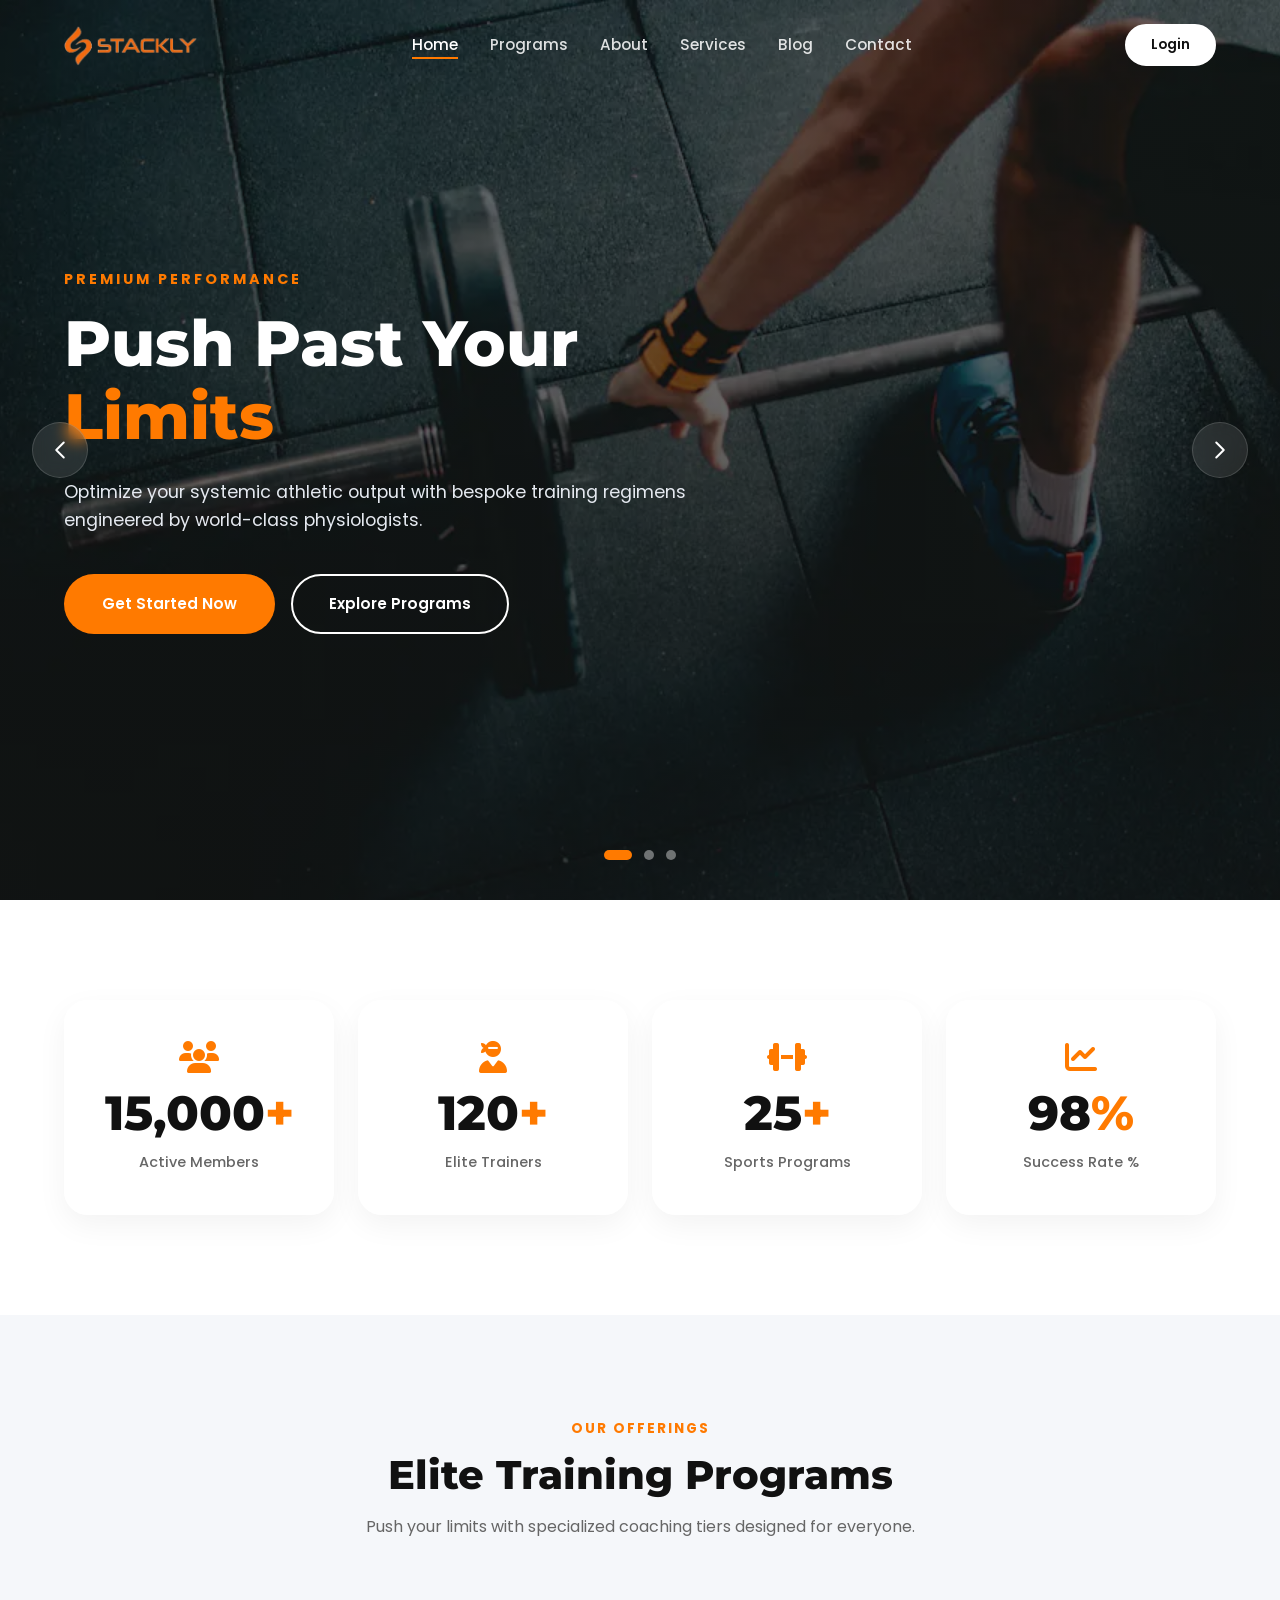
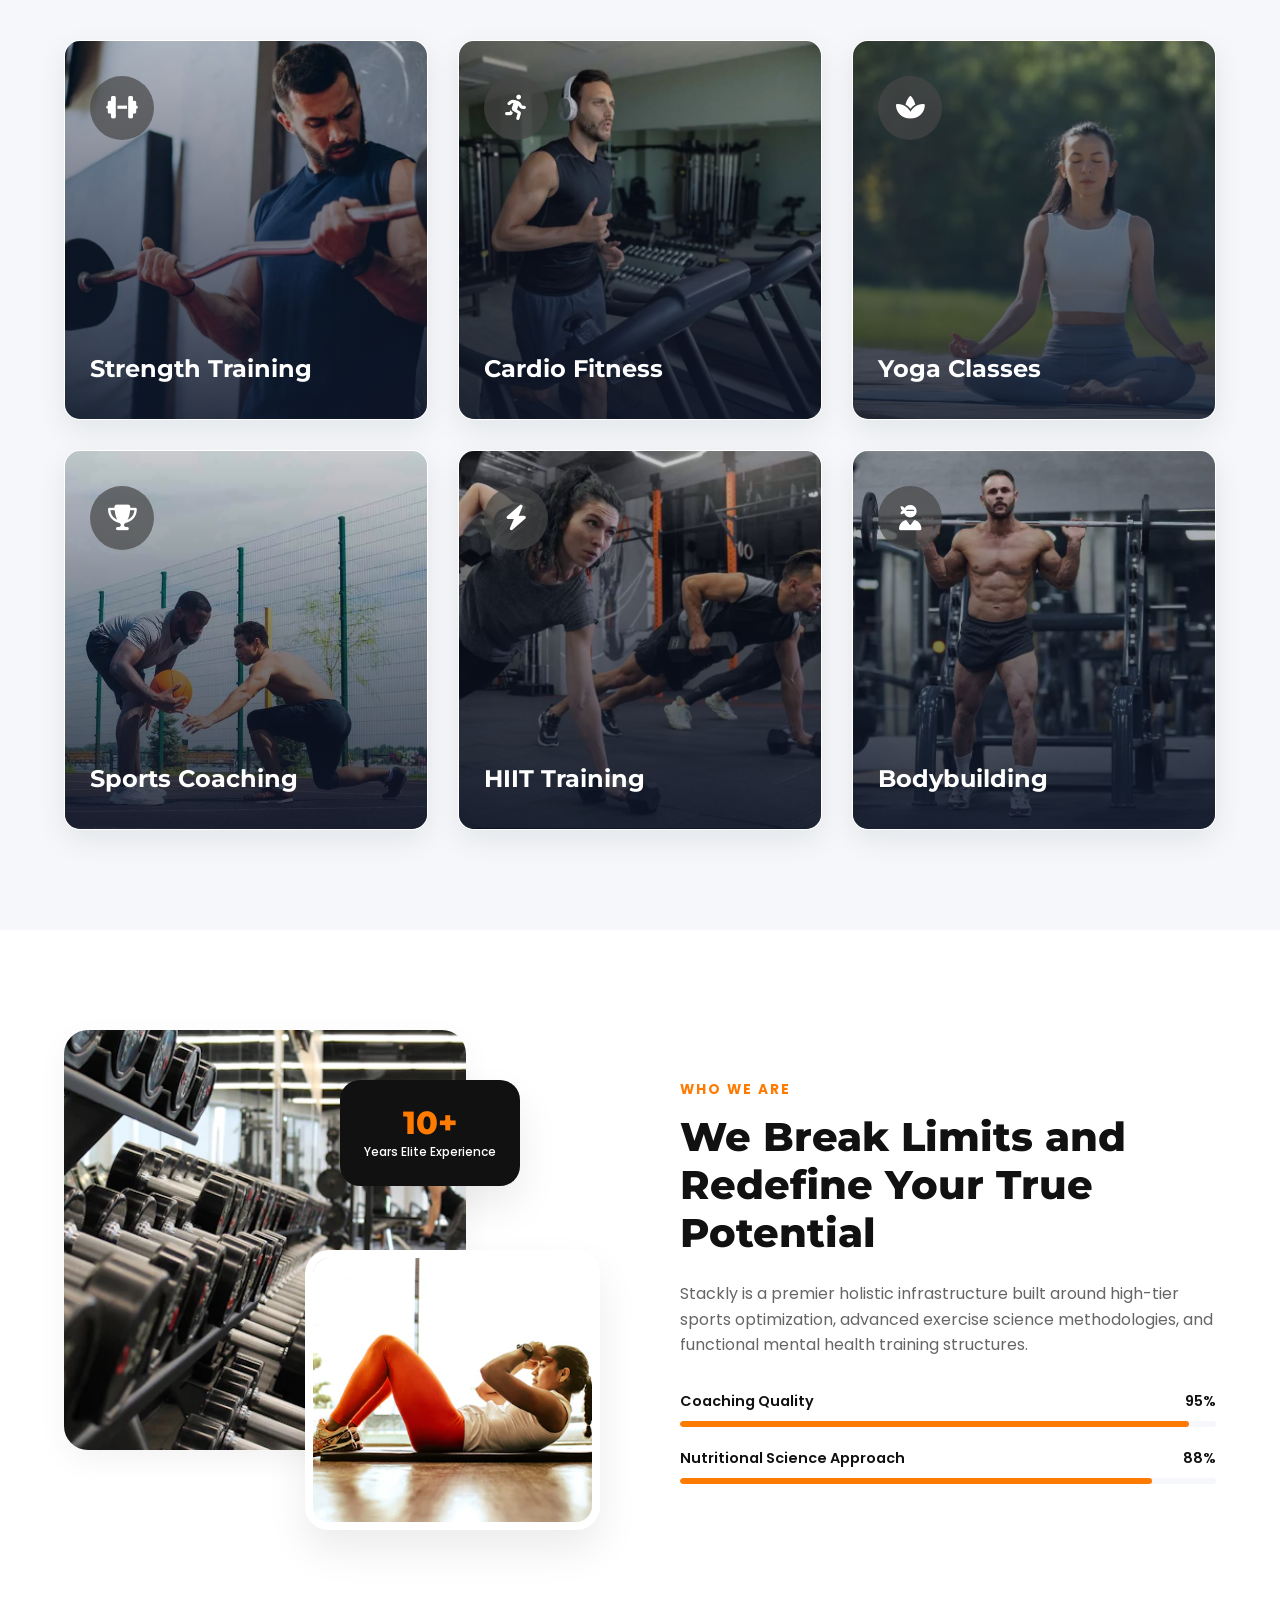
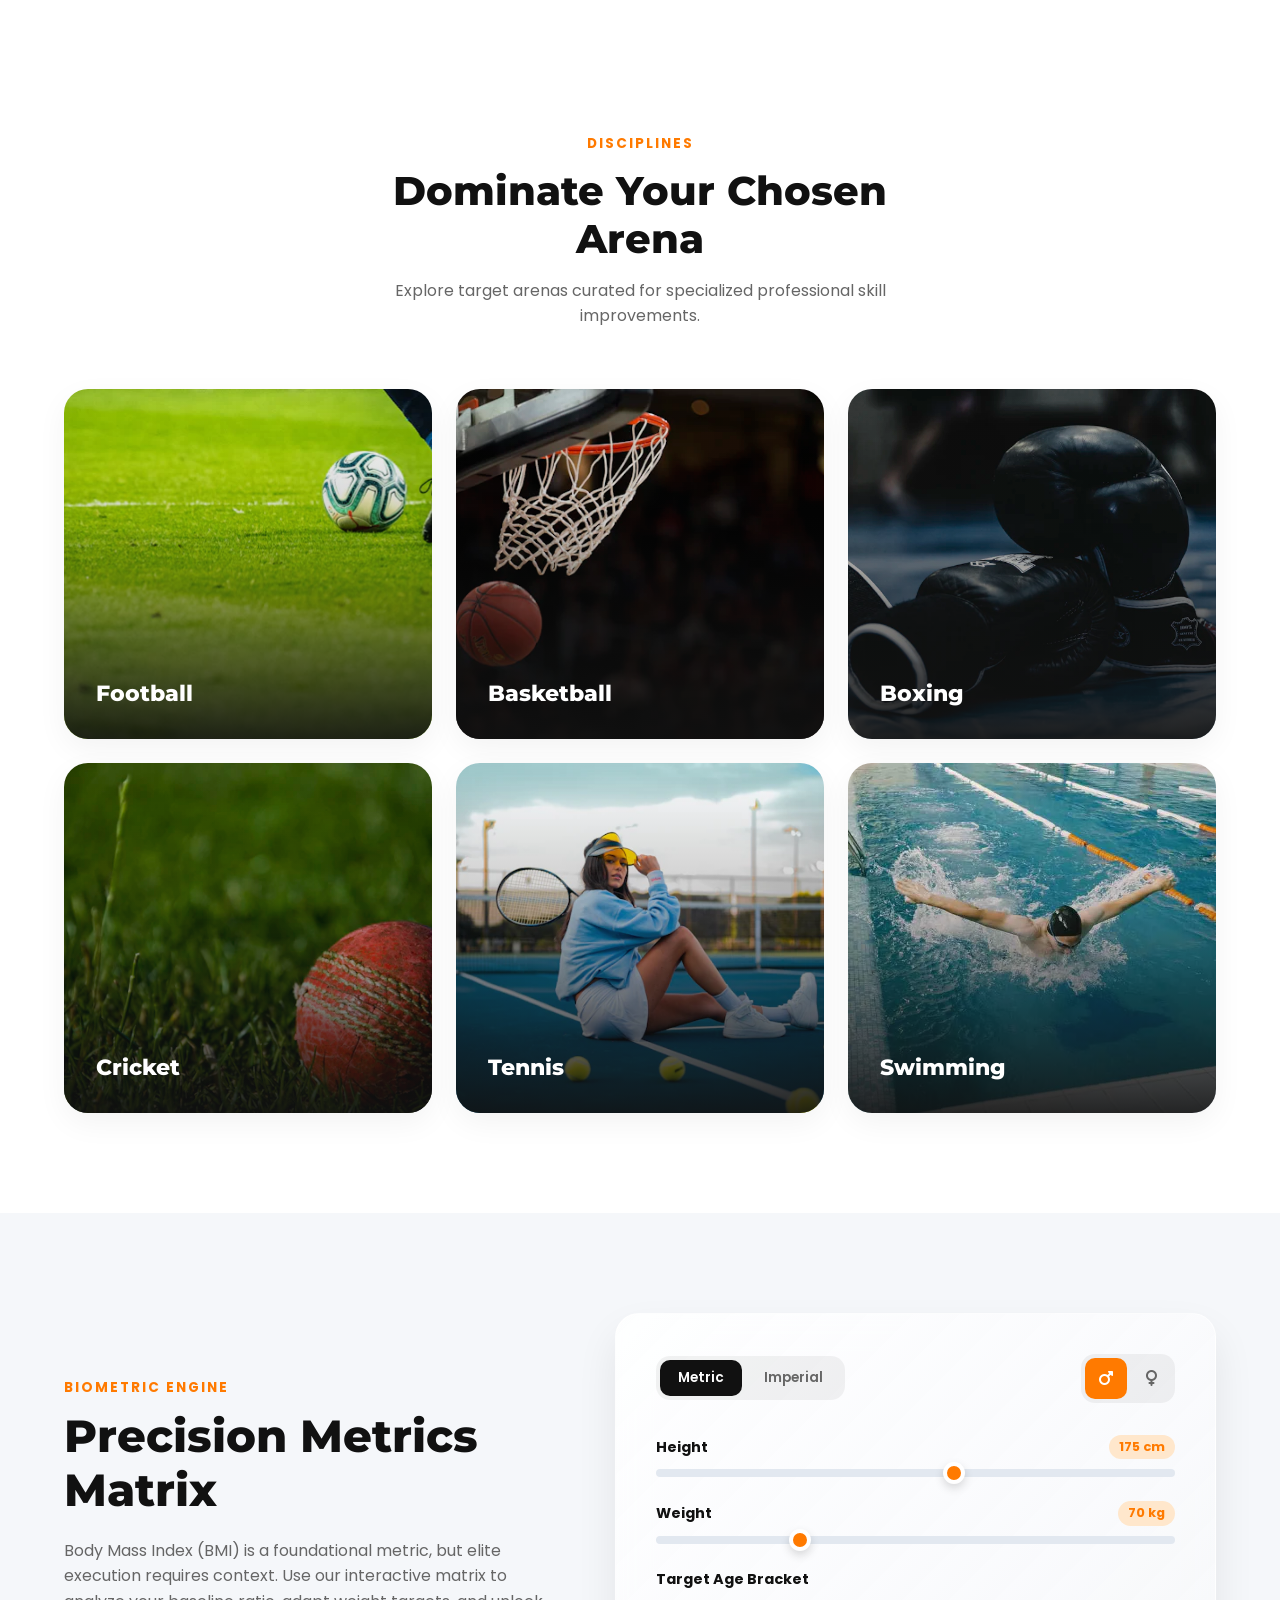
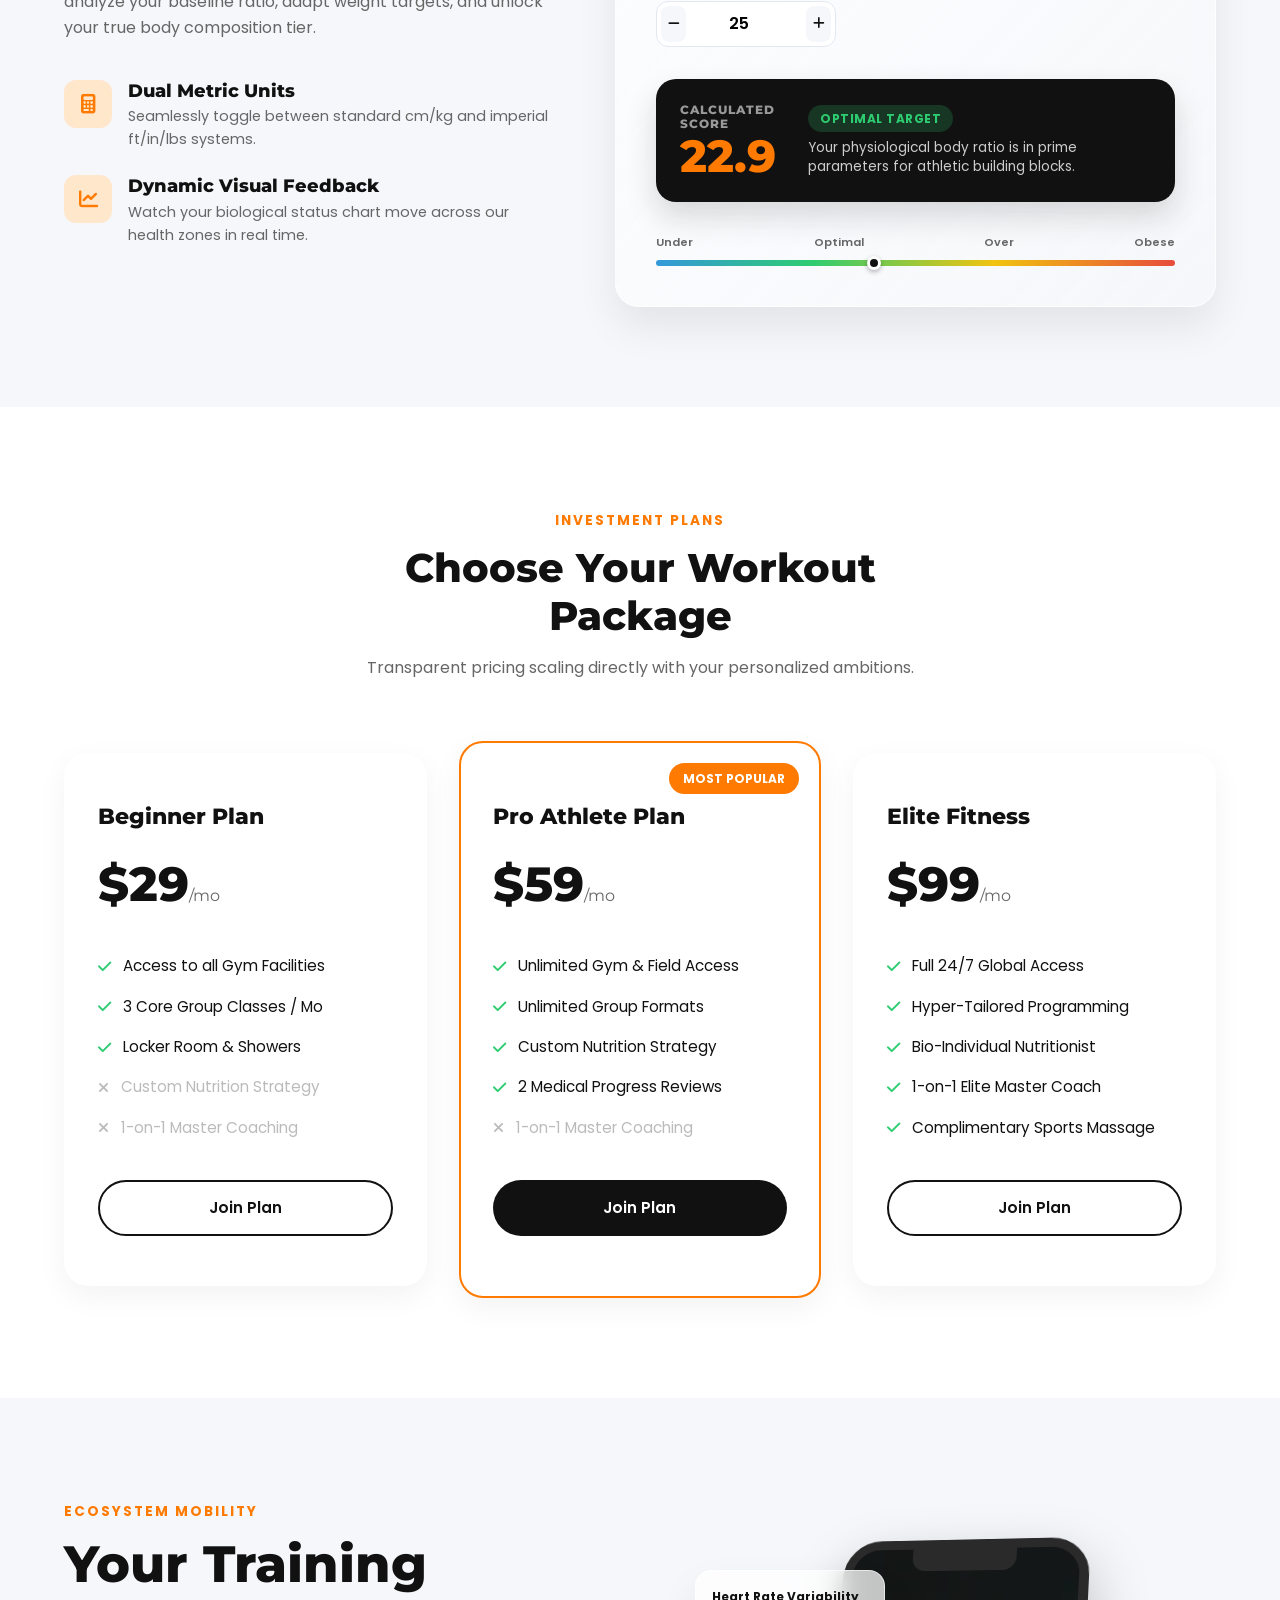
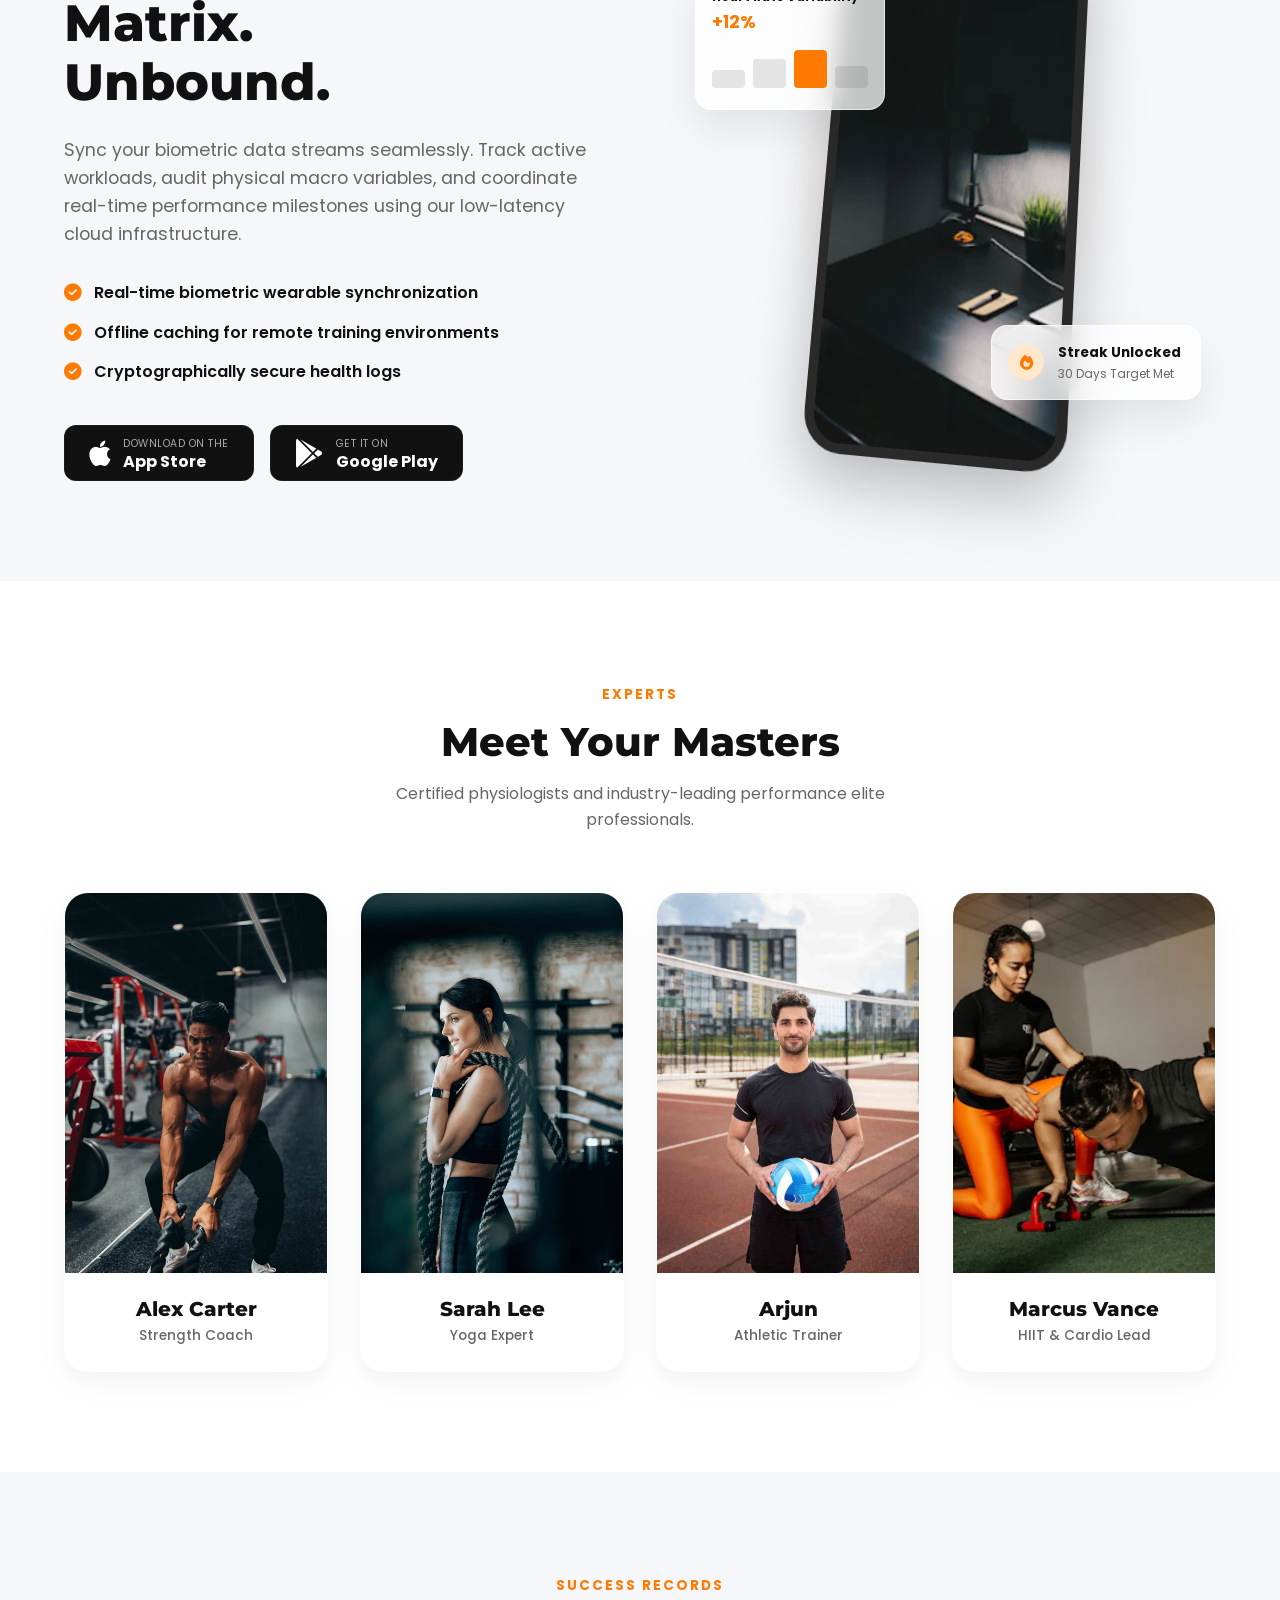
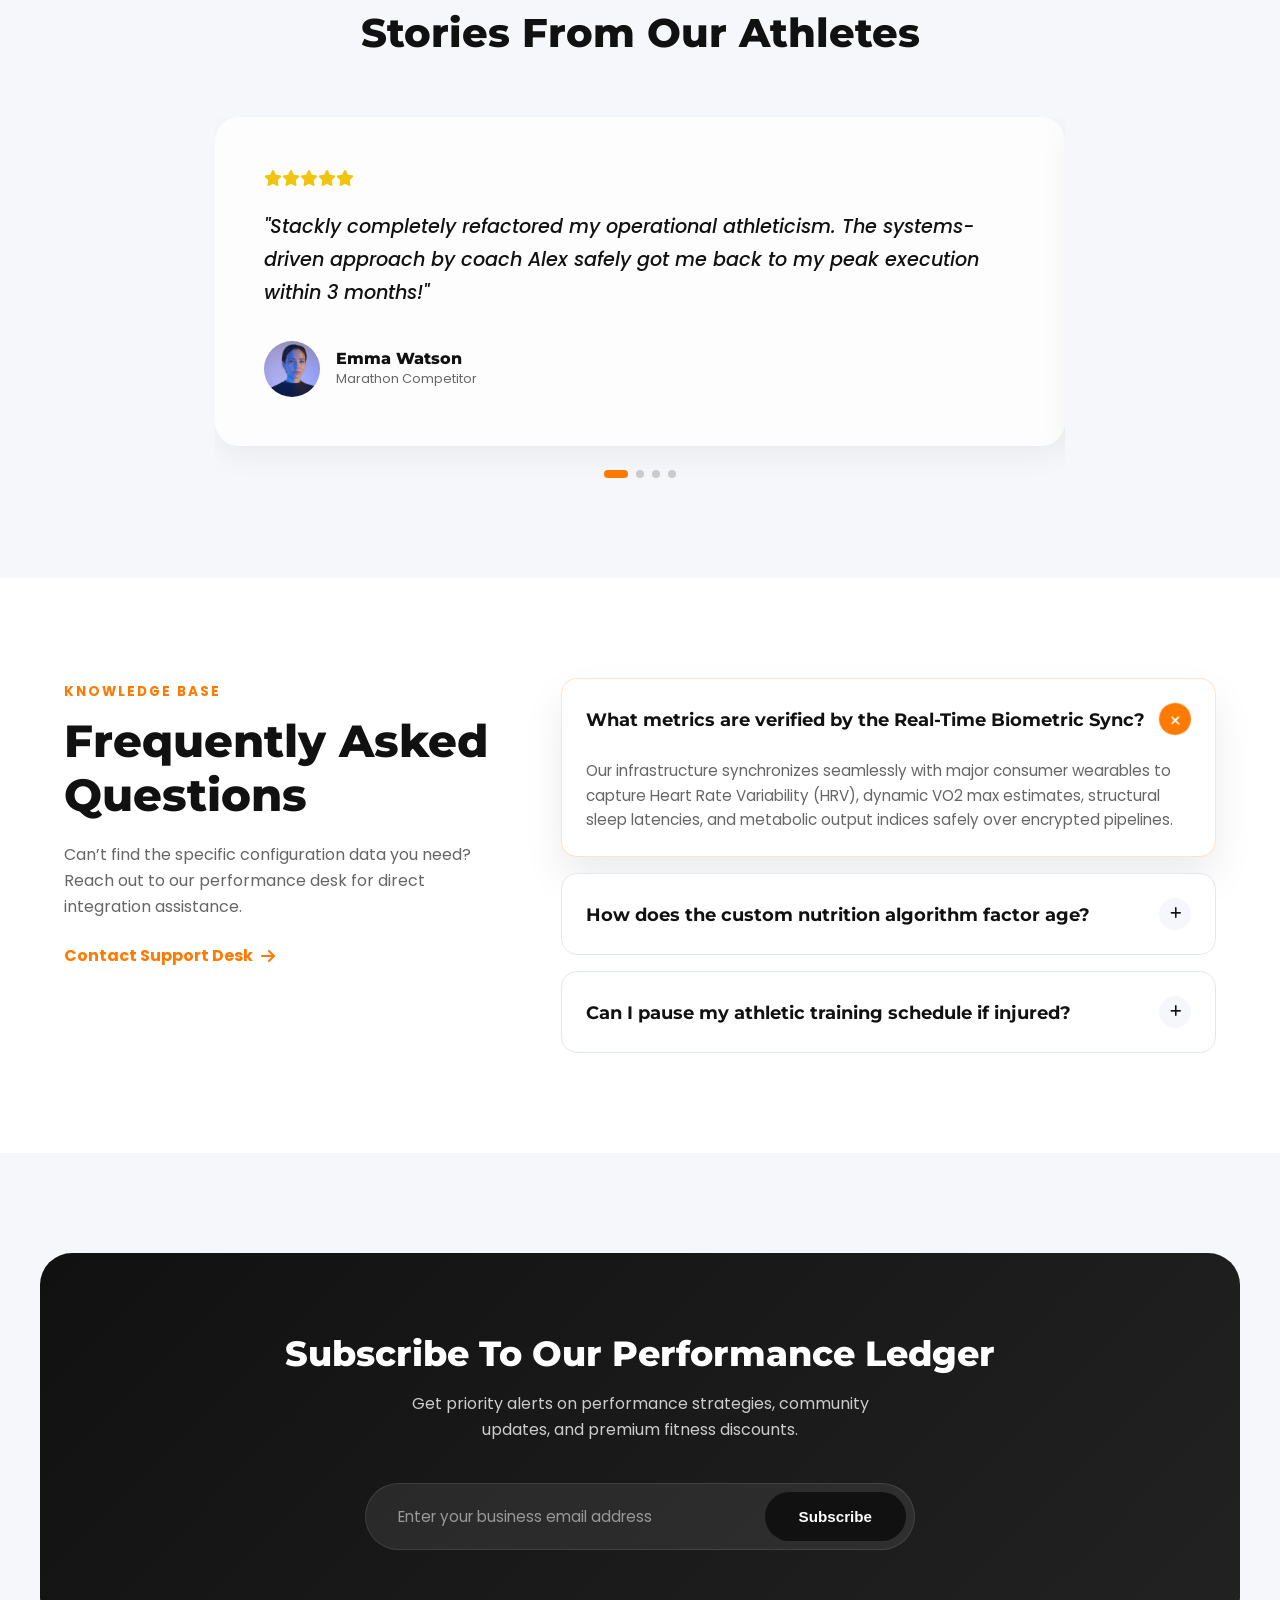
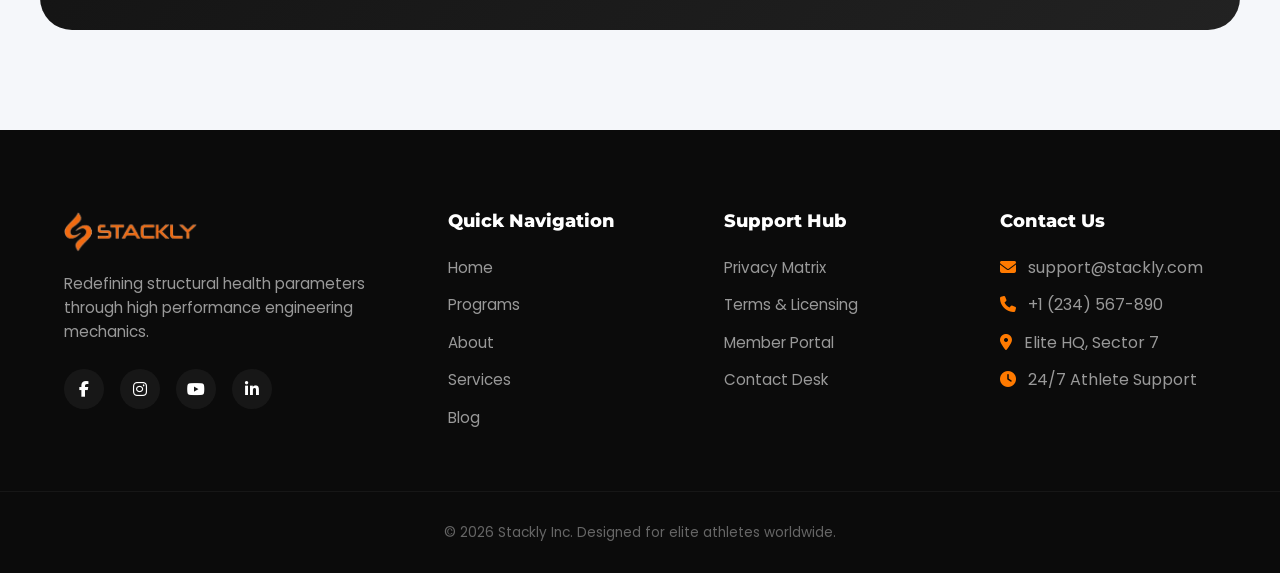
==== commit 78747541: "enhanced elite program cards" ====
--- a/index.html
+++ b/index.html
@@ -122,53 +122,89 @@
         </div>
     </section>
 
-    <section id="programs" class="programs-section section-padding bg-light">
-        <div class="container">
-            <div class="section-header text-center reveal">
-                <span class="subtitle">Our Offerings</span>
-                <h2>Elite Training Programs</h2>
-                <p>Push your limits with specialized coaching tiers designed for everyone.</p>
-            </div>
-            <div class="programs-grid">
-                <div class="program-card reveal">
+   <section id="programs" class="programs-section section-padding bg-light">
+    <div class="container">
+        <div class="section-header text-center reveal">
+            <span class="subtitle">Our Offerings</span>
+            <h2>Elite Training Programs</h2>
+            <p>Push your limits with specialized coaching tiers designed for everyone.</p>
+        </div>
+        
+        <div class="programs-grid">
+            <div class="program-card reveal bg-strength">
+                <div class="card-overlay"></div>
+                <div class="card-content">
                     <div class="program-icon"><i class="fa-solid fa-dumbbell"></i></div>
                     <h3>Strength Training</h3>
-                    <p>Build real power, increase muscle mass, and sculpt your physique with expert guidance.</p>
-                    <a href="404.html" class="program-link">Learn More <i class="fa-solid fa-arrow-right"></i></a>
-                </div>
-                <div class="program-card reveal">
+                    <div class="hover-reveal-element">
+                        <p>Build real power, increase muscle mass, and sculpt your physique with expert guidance.</p>
+                        <a href="404.html" class="program-link">Learn More <i class="fa-solid fa-arrow-right"></i></a>
+                    </div>
+                </div>
+            </div>
+            
+            <div class="program-card reveal bg-cardio">
+                <div class="card-overlay"></div>
+                <div class="card-content">
                     <div class="program-icon"><i class="fa-solid fa-person-running"></i></div>
                     <h3>Cardio Fitness</h3>
-                    <p>Enhance metabolic conditioning, lung health, and maximize stamina performance output.</p>
-                    <a href="404.html" class="program-link">Learn More <i class="fa-solid fa-arrow-right"></i></a>
-                </div>
-                <div class="program-card reveal">
+                    <div class="hover-reveal-element">
+                        <p>Enhance metabolic conditioning, lung health, and maximize stamina performance output.</p>
+                        <a href="404.html" class="program-link">Learn More <i class="fa-solid fa-arrow-right"></i></a>
+                    </div>
+                </div>
+            </div>
+            
+            <div class="program-card reveal bg-yoga">
+                <div class="card-overlay"></div>
+                <div class="card-content">
                     <div class="program-icon"><i class="fa-solid fa-spa"></i></div>
                     <h3>Yoga Classes</h3>
-                    <p>Balance flexibility, deep core activation, and complete mindfulness practice routines.</p>
-                    <a href="404.html" class="program-link">Learn More <i class="fa-solid fa-arrow-right"></i></a>
-                </div>
-                <div class="program-card reveal">
+                    <div class="hover-reveal-element">
+                        <p>Balance flexibility, deep core activation, and complete mindfulness practice routines.</p>
+                        <a href="404.html" class="program-link">Learn More <i class="fa-solid fa-arrow-right"></i></a>
+                    </div>
+                </div>
+            </div>
+            
+            <div class="program-card reveal bg-sports">
+                <div class="card-overlay"></div>
+                <div class="card-content">
                     <div class="program-icon"><i class="fa-solid fa-trophy"></i></div>
                     <h3>Sports Coaching</h3>
-                    <p>Technical strategy and agility drills explicitly formatted for competitive athletes.</p>
-                    <a href="404.html" class="program-link">Learn More <i class="fa-solid fa-arrow-right"></i></a>
-                </div>
-                <div class="program-card reveal">
+                    <div class="hover-reveal-element">
+                        <p>Technical strategy and agility drills explicitly formatted for competitive athletes.</p>
+                        <a href="404.html" class="program-link">Learn More <i class="fa-solid fa-arrow-right"></i></a>
+                    </div>
+                </div>
+            </div>
+            
+            <div class="program-card reveal bg-hiit">
+                <div class="card-overlay"></div>
+                <div class="card-content">
                     <div class="program-icon"><i class="fa-solid fa-bolt"></i></div>
                     <h3>HIIT Training</h3>
-                    <p>Fast-paced, explosive intervals maximizing fat oxidation in shorter periods.</p>
-                    <a href="404.html" class="program-link">Learn More <i class="fa-solid fa-arrow-right"></i></a>
-                </div>
-                <div class="program-card reveal">
+                    <div class="hover-reveal-element">
+                        <p>Fast-paced, explosive intervals maximizing fat oxidation in shorter periods.</p>
+                        <a href="404.html" class="program-link">Learn More <i class="fa-solid fa-arrow-right"></i></a>
+                    </div>
+                </div>
+            </div>
+            
+            <div class="program-card reveal bg-bodybuilding">
+                <div class="card-overlay"></div>
+                <div class="card-content">
                     <div class="program-icon"><i class="fa-solid fa-user-ninja"></i></div>
                     <h3>Bodybuilding</h3>
-                    <p>Hypertrophy principles, functional nutrition, and structural aesthetics programming.</p>
-                    <a href="404.html" class="program-link">Learn More <i class="fa-solid fa-arrow-right"></i></a>
-                </div>
-            </div>
-        </div>
-    </section>
+                    <div class="hover-reveal-element">
+                        <p>Hypertrophy principles, functional nutrition, and structural aesthetics programming.</p>
+                        <a href="404.html" class="program-link">Learn More <i class="fa-solid fa-arrow-right"></i></a>
+                    </div>
+                </div>
+            </div>
+        </div>
+    </div>
+</section>
 
     <section id="about" class="about-section section-padding">
         <div class="container about-wrapper">
--- a/style.css
+++ b/style.css
@@ -570,7 +570,261 @@
     color: var(--accent-orange);
     gap: 12px;
 }
-
+  
+/* new section*/
+
+/* ==========================================================================
+   ELITE PROGRAMS MATRIX - CINEMATIC REVEAL STYLE
+   ========================================================================== */
+/* ==========================================================================
+   ELITE PROGRAMS SECTION - COMPLETE REWORKED CSS
+   ========================================================================== */
+
+/* 1. Grid Core Architecture */
+.programs-grid {
+    display: grid;
+    grid-template-columns: repeat(3, 1fr); /* Clean 3 columns on desktop */
+    gap: 30px;
+    padding-top: 40px;
+    width: 100%;
+    box-sizing: border-box;
+}
+
+/* 2. Base Card Setup */
+.program-card {
+    position: relative;
+    height: 380px; 
+    border-radius: 16px;
+    padding: 35px 25px;
+    box-sizing: border-box;
+    overflow: hidden;
+    
+    /* Absolute drawer layout to allow internal details to slide up independently */
+    display: block; 
+    
+    box-shadow: 0 10px 30px rgba(15, 23, 42, 0.08);
+    border: 1px solid rgba(255, 255, 255, 0.1);
+    
+    /* Hardware-accelerated smooth transitions for the card lift movement */
+    transition: transform 0.5s cubic-bezier(0.25, 1, 0.5, 1), 
+                box-shadow 0.5s cubic-bezier(0.25, 1, 0.5, 1);
+    z-index: 1;
+    cursor: pointer;
+}
+
+/* 3. The Image Background Layer (Always visible, subtle scale up on hover) */
+.program-card::before {
+    content: '';
+    position: absolute;
+    inset: 0;
+    background-size: cover;
+    background-position: center;
+    background-repeat: no-repeat;
+    opacity: 1; 
+    transform: scale(1); 
+    transition: transform 0.6s cubic-bezier(0.25, 1, 0.5, 1);
+    z-index: -2; 
+}
+
+/* 4. The Linear Dark Overlay Tint (Deepens on hover to keep details readable) */
+.program-card::after {
+    content: '';
+    position: absolute;
+    inset: 0;
+    /* Soft dark gradient initially so photo stays visible, turning deeper on hover */
+    background: linear-gradient(to top, rgba(15, 23, 42, 0.85) 0%, rgba(15, 23, 42, 0.2) 100%);
+    opacity: 1;
+    transition: background 0.4s ease;
+    z-index: -1; 
+}
+
+/* 5. Perfectly Symmetrical Circle Icons */
+.program-icon {
+    position: absolute;
+    top: 35px; 
+    left: 25px;
+    
+    /* Circular Engine Dimensions */
+    width: 64px;
+    height: 64px;
+    background-color: #474747b2; /* Soft peach backdrop matching your screenshot */
+    border-radius: 50%;
+    
+    /* Grid Axis Centering: Forces FontAwesome icons dead center */
+    display: inline-flex !important;
+    align-items: center !important;
+    justify-content: center !important;
+    
+    font-size: 1.6rem; 
+    color: #ffffff; /* Vibrant brand orange */
+    
+    transform: translateY(0) scale(1);
+    transition: transform 0.5s cubic-bezier(0.25, 1, 0.5, 1), 
+                background-color 0.4s ease, 
+                color 0.4s ease;
+    z-index: 3; /* Cuts directly above overlay masks */
+}
+
+/* Keeps FontAwesome structural alignments clean */
+.program-icon i {
+    display: block;
+    line-height: 1;
+    margin: 0;
+    padding: 0;
+}
+
+/* 6. Static Text Heading (White by default over background images) */
+.program-card h3 {
+    font-size: 1.5rem;
+    font-weight: 700;
+    color: #ffffff; 
+    position: absolute;
+    bottom: 35px; /* Pinned cleanly at the bottom container edge initially */
+    left: 25px;
+    right: 25px;
+    margin: 0;
+    transform: translateY(0);
+    transition: transform 0.5s cubic-bezier(0.25, 1, 0.5, 1);
+}
+
+/* 7. Hidden Content Elements (Revealed below the card floor line) */
+.program-card p {
+    position: absolute;
+    bottom: -120px; /* Completely hidden underneath the card frame boundary */
+    left: 25px;
+    right: 25px;
+    color: rgba(255, 255, 255, 0.85); 
+    font-size: 0.95rem;
+    line-height: 1.6;
+    margin: 0;
+    opacity: 0; 
+    
+    /* Staggered transition delay so it animates slightly after the card lift */
+    transition: opacity 0.4s ease 0.1s, 
+                bottom 0.5s cubic-bezier(0.25, 1, 0.5, 1) 0.05s;
+}
+
+.program-link {
+    position: absolute;
+    bottom: -40px; /* Pushed down past the paragraph element */
+    left: 25px;
+    color: var(--accent-orange, #ff7a00); 
+    text-decoration: none;
+    font-weight: 600;
+    font-size: 0.9rem;
+    display: inline-flex;
+    align-items: center;
+    gap: 8px;
+    opacity: 0;
+    transition: opacity 0.3s ease 0.2s, bottom 0.5s cubic-bezier(0.25, 1, 0.5, 1) 0.1s;
+}
+
+.program-link i {
+    transition: transform 0.3s ease;
+}
+
+
+/* ==========================================================================
+   HOVER STATE INTERACTION ENGINE
+   ========================================================================== */
+
+.program-card:hover {
+    transform: translateY(-6px);
+    box-shadow: 0 20px 40px rgba(15, 23, 42, 0.4);
+}
+
+/* Micro-zoom photo lens adjustment on card hover */
+.program-card:hover::before {
+    transform: scale(1.06);
+}
+
+/* Darken the overlay background gradient to preserve text readability */
+.program-card:hover::after {
+    background: linear-gradient(to top, rgba(15, 23, 42, 0.95) 0%, rgba(15, 23, 42, 0.6) 100%);
+}
+
+/* Flip icon colors into high-contrast inverted layout mode */
+.program-card:hover .program-icon {
+    background-color: var(--accent-orange, #ff7a00);
+    color: #ffffff;
+    transform: translateY(-4px) scale(1.05);
+}
+
+/* 🛠️ STEP 1: Shift the heading title upward to yield layout space below it */
+.program-card:hover h3 {
+    transform: translateY(-165px); 
+}
+
+/* 🛠️ STEP 2: Slide up and fade in description text into the cleared area space */
+.program-card:hover p {
+    opacity: 1;
+    bottom: 75px; 
+}
+
+/* 🛠️ STEP 3: Slide up and unfold the action link right at the base floor */
+.program-card:hover .program-link {
+    opacity: 1;
+    bottom: 35px; 
+}
+
+/* Micro-interaction on arrow inside action link element */
+.program-link:hover i {
+    transform: translateX(6px);
+}
+
+
+/* ==========================================================================
+   BACKGROUND ASSET IMAGES (MAPS DIRECTLY TO YOUR 6 CARDS)
+   ========================================================================== */
+.program-card:nth-child(1)::before { background-image: url('assets/strength.webp'); }
+.program-card:nth-child(2)::before { background-image: url('assets/cardio.webp'); }
+.program-card:nth-child(3)::before { background-image: url('assets/yoga.webp'); }
+.program-card:nth-child(4)::before { background-image: url('assets/sports.webp'); }
+.program-card:nth-child(5)::before { background-image: url('assets/hiit.webp'); }
+.program-card:nth-child(6)::before { background-image: url('assets/bodybuilding.webp'); }
+
+
+/* ==========================================================================
+   FLUID RESPONSIVE SYSTEM MEDIA QUERIES
+   ========================================================================== */
+
+/* Medium Screens / Laptops (Max 1024px) */
+@media (max-width: 1024px) {
+    .programs-grid { grid-template-columns: repeat(2, 1fr); gap: 24px; }
+}
+
+/* Tablets & Mobile Displays (Max 768px) */
+@media (max-width: 768px) {
+    .programs-grid { grid-template-columns: repeat(2, 1fr); gap: 20px; }
+    .program-card { height: 360px; padding: 30px 24px; }
+    .program-icon { top: 30px; left: 24px; width: 56px; height: 56px; font-size: 1.4rem; }
+    .program-card h3 { font-size: 1.35rem; bottom: 30px; left: 24px; }
+    
+    /* Scale hover transitions gracefully on smaller viewports */
+    .program-card:hover h3 { transform: translateY(-145px); }
+    .program-card:hover p { bottom: 65px; left: 24px; right: 24px; }
+    .program-card:hover .program-link { bottom: 30px; left: 24px; }
+}
+
+/* Smart Phones (Max 576px) */
+@media (max-width: 576px) {
+    .programs-grid { grid-template-columns: 1fr; gap: 24px; }
+    .program-card { height: auto; min-height: 340px; display: flex; flex-direction: column; justify-content: flex-end; padding: 30px 24px; }
+    
+    /* 📱 Touch Optimization: Mobile viewports bypass sliding drawer states since true mouse hovers don't exist */
+.program-card h3 { font-size: 1.35rem; bottom: 30px; left: 24px; }
+    
+    /* Scale hover transitions gracefully on smaller viewports */
+    .program-card:hover h3 { transform: translateY(-145px); }
+    .program-card:hover p { bottom: 65px; left: 24px; right: 24px; }
+    .program-card:hover .program-link { bottom: 30px; left: 24px; }}
+
+/* Ultra Narrow Viewports (Max 330px) */
+@media (max-width: 330px) {
+    .program-card { padding: 24px 16px; }
+    .program-card h3 { font-size: 1.25rem; }
+    .program-card p { font-size: 0.88rem; line-height: 1.5; }
+}
 /* ==========================================================================
    5. ABOUT SECTION
    ========================================================================== */
@@ -1261,7 +1515,13 @@
     .nav-links .nav-link { color: var(--text-dark) !important;    font-size: 1.2rem; }
     .nav-links .nav-link:hover,
     .nav-links .nav-link.active { color: var(--accent-orange) !important; }
-    .btn-nav { display: none; }
+    .btn-nav {
+        display: inline-flex !important;
+        padding: 8px 16px;
+        font-size: 0.9rem;
+        white-space: nowrap;
+    }
+   
 
     /* Layout stack shifts */
     .hero-wrapper, .about-wrapper, .bmi-wrapper, .app-wrapper, .contact-wrapper, .footer-grid {
